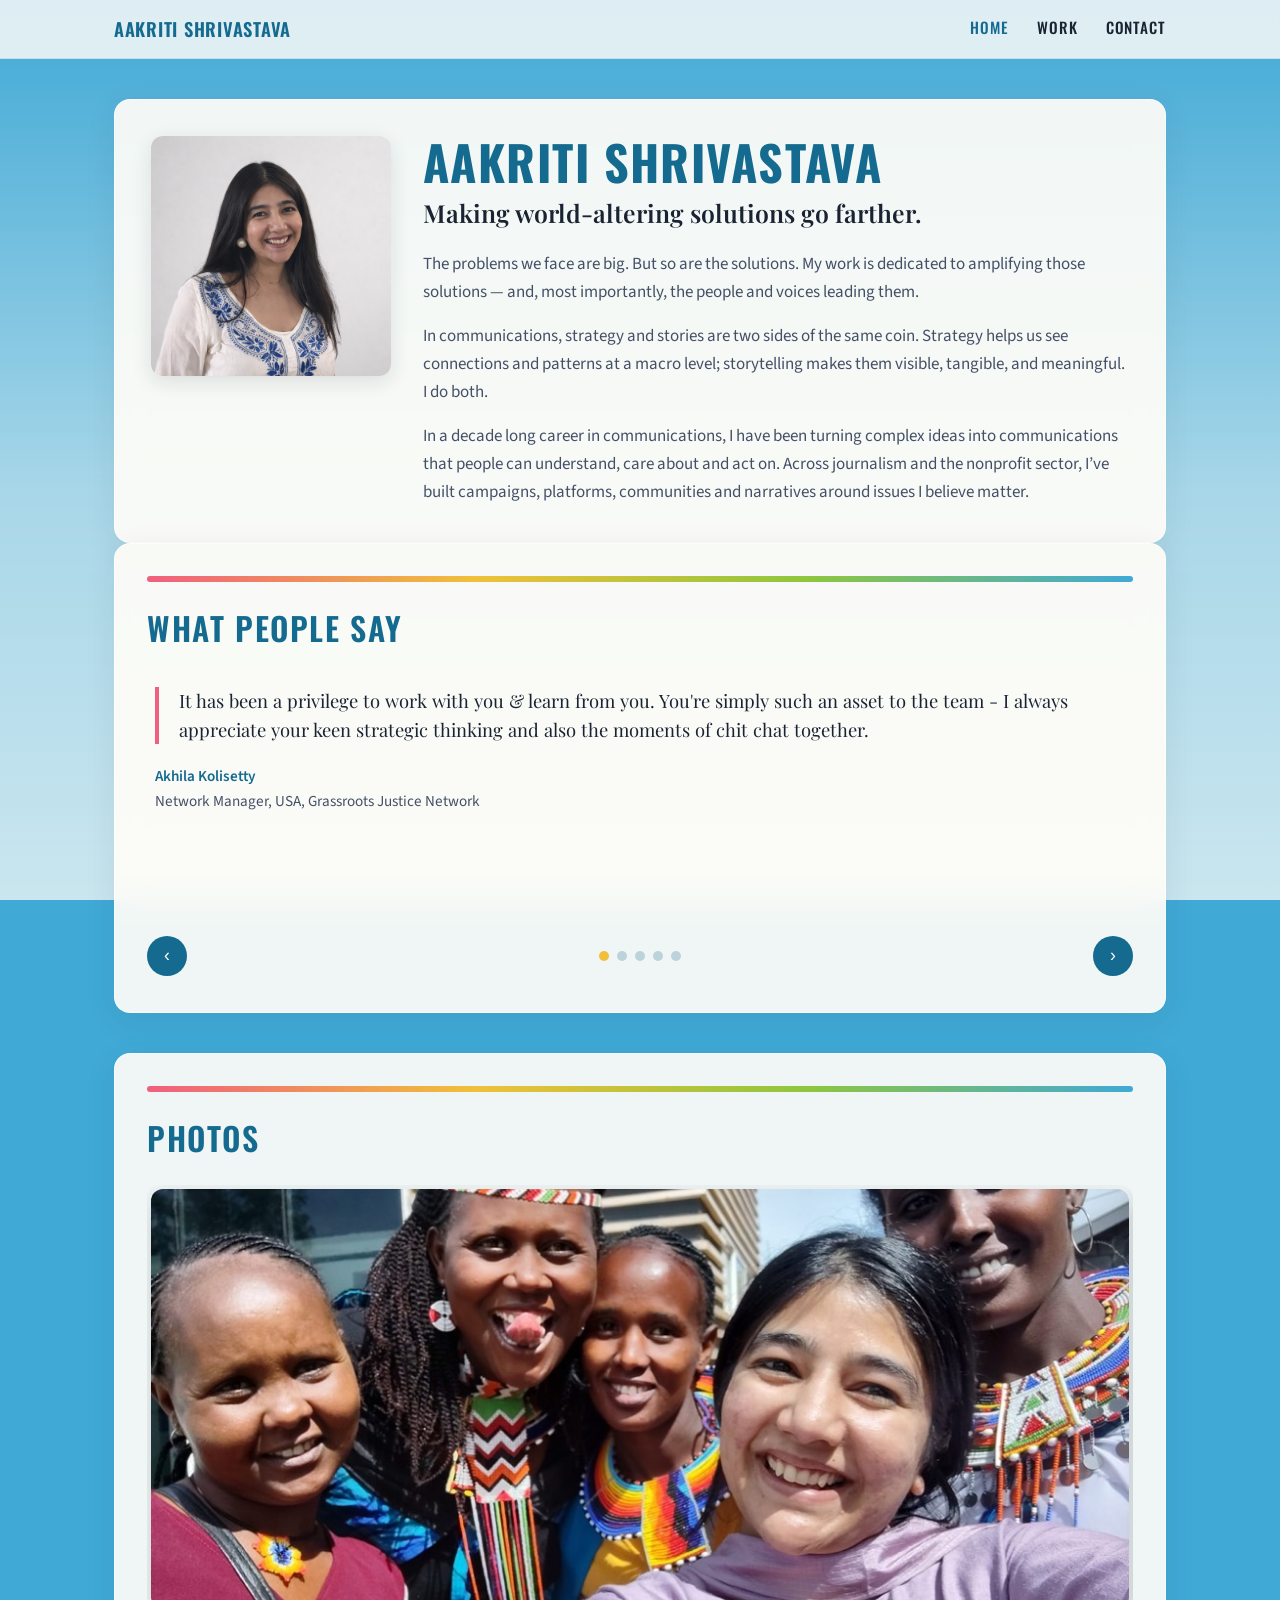
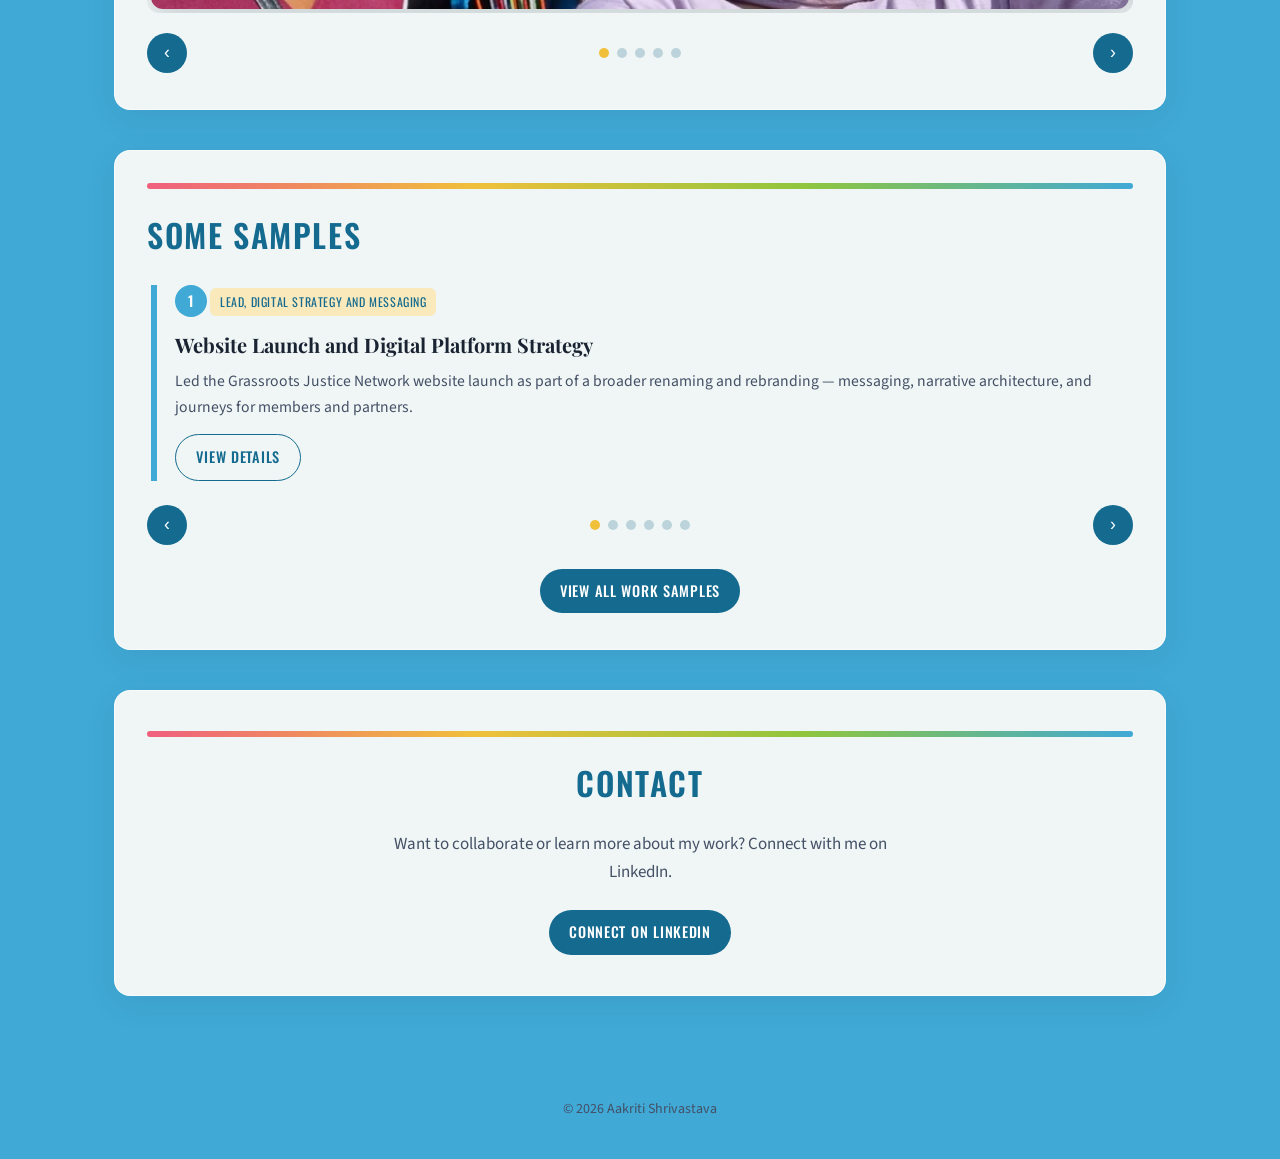
==== home.html @ 305e70cd "Separate photo carousel from work samples and enrich Cover pop colors. Photos stand alone on Home; w" ====
<!DOCTYPE html>
<html lang="en">
  <head>
    <meta charset="UTF-8" />
    <meta name="viewport" content="width=device-width, initial-scale=1" />
    <meta
      name="description"
      content="Aakriti Shrivastava — communications strategist and storyteller amplifying solutions that matter."
    />
    <title>Aakriti Shrivastava</title>
    <link rel="preconnect" href="https://fonts.googleapis.com" />
    <link rel="preconnect" href="https://fonts.gstatic.com" crossorigin />
    <link
      href="https://fonts.googleapis.com/css2?family=Oswald:wght@500;600;700&family=Playfair+Display:wght@600;700&family=Source+Sans+3:wght@400;600&display=swap"
      rel="stylesheet"
    />
    <link rel="stylesheet" href="css/styles.css" />
  </head>
  <body>
    <header class="site-header">
      <div class="nav-inner">
        <a class="logo" href="home.html">Aakriti Shrivastava</a>
        <button
          class="nav-toggle"
          type="button"
          aria-expanded="false"
          aria-controls="primary-nav"
        >
          Menu
        </button>
        <ul class="nav-links" id="primary-nav">
          <li><a href="home.html" aria-current="page">Home</a></li>
          <li><a href="work.html">Work</a></li>
          <li><a href="#contact">Contact</a></li>
        </ul>
      </div>
    </header>

    <main class="site-main">
      <section class="hero glass" aria-labelledby="hero-name">
        <img
          class="hero-photo"
          src="assets/images/profile.jpg"
          alt="Portrait of Aakriti Shrivastava"
          width="480"
          height="480"
        />
        <div>
          <h1 class="hero-name" id="hero-name">Aakriti Shrivastava</h1>
          <p class="hero-tagline">
            Making world-altering solutions go farther.
          </p>
          <div class="hero-body">
            <p>
              The problems we face are big. But so are the solutions. My work is
              dedicated to amplifying those solutions — and, most importantly,
              the people and voices leading them.
            </p>
            <p>
              In communications, strategy and stories are two sides of the same
              coin. Strategy helps us see connections and patterns at a macro
              level; storytelling makes them visible, tangible, and meaningful.
              I do both.
            </p>
            <p>
              In a decade long career in communications, I have been turning
              complex ideas into communications that people can understand, care
              about and act on. Across journalism and the nonprofit sector, I’ve
              built campaigns, platforms, communities and narratives around
              issues I believe matter.
            </p>
          </div>
        </div>
      </section>

      <section class="section glass" aria-labelledby="testimonials-title">
        <div class="accent-bar" aria-hidden="true"></div>
        <h2 class="section-title" id="testimonials-title">What people say</h2>
        <div
          class="carousel"
          data-carousel
          aria-roledescription="carousel"
          aria-label="Testimonials"
        >
          <div class="carousel-track">
            <div class="carousel-slides" data-slides>
              <div class="carousel-slide" data-slide>
                <article class="testimonial">
                  <blockquote>
                    It has been a privilege to work with you &amp; learn from
                    you. You're simply such an asset to the team - I always
                    appreciate your keen strategic thinking and also the moments
                    of chit chat together.
                  </blockquote>
                  <cite>
                    <strong>Akhila Kolisetty</strong><br />
                    Network Manager, USA, Grassroots Justice Network
                  </cite>
                </article>
              </div>
              <div class="carousel-slide" data-slide>
                <article class="testimonial">
                  <blockquote>
                    Everytime I pitched an idea, and you had excitement, I knew
                    I was safe to think bigger. You didn't only approve ideas,
                    you amplified them. Thank you for your trust, thank you for
                    the laughs. Thank you for the moments you said 'Let's go'
                    and meant it.
                  </blockquote>
                  <cite>
                    <strong>Michael Musyoka</strong><br />
                    Communications Officer, Kenya, Namati
                  </cite>
                </article>
              </div>
              <div class="carousel-slide" data-slide>
                <article class="testimonial">
                  <blockquote>
                    Aakriti, it's been such an honour working with you and
                    learning from you. Network comms grew from a seed of an idea
                    to a fully functional strategy under your watch. You guided
                    us through so many monumental stages, from sharpening our
                    storytelling, to launching our social media, to finding a
                    name, a brand, a voice. Thank you for challenging us to be
                    better, and for always bringing laughter to the conversation
                    while you were at it. Your creativity, perseverance, poetic
                    sensibility, and inner strength will forever leave an imprint
                    on our work.
                  </blockquote>
                  <cite>
                    <strong>Abigail Moy</strong><br />
                    Managing Director, USA, Grassroots Justice Network
                  </cite>
                </article>
              </div>
              <div class="carousel-slide" data-slide>
                <article class="testimonial">
                  <blockquote>
                    You always exactly knew how to tell the story of what we do
                    on the ground, of our with network members. You made the hard
                    comms look easy.
                  </blockquote>
                  <cite>
                    <strong>Sylvester Honny</strong><br />
                    Network Officer, Ghana, Namati
                  </cite>
                </article>
              </div>
              <div class="carousel-slide" data-slide>
                <article class="testimonial">
                  <blockquote>
                    Thank you for being such a passionate, honest, down-to-earth
                    colleague and friend. I was able to muster the energy to get
                    online our our 7AM check-ins because I knew that it would be
                    a lively, thought-provoking conversation that always left me
                    feeling energized to take on the day. I genuinely appreciate
                    all your in creating our podcast -- listening to hours of
                    tape and giving such valuable feedback that shaped the way we
                    tell stories.
                  </blockquote>
                  <cite>
                    <strong>Jacqueline Sofia</strong><br />
                    Learning Officer, Namati
                  </cite>
                </article>
              </div>
            </div>
          </div>
          <div class="carousel-controls">
            <button
              class="carousel-btn"
              type="button"
              data-prev
              aria-label="Previous testimonial"
            >
              ‹
            </button>
            <div class="carousel-dots" data-dots></div>
            <button
              class="carousel-btn"
              type="button"
              data-next
              aria-label="Next testimonial"
            >
              ›
            </button>
          </div>
        </div>
      </section>

      </section>

      <section class="section glass" aria-labelledby="photos-title">
        <div class="accent-bar" aria-hidden="true"></div>
        <h2 class="section-title" id="photos-title">Photos</h2>
        <div
          class="carousel"
          data-carousel
          aria-roledescription="carousel"
          aria-label="Personal photos"
        >
          <div class="carousel-track">
            <div class="carousel-slides" data-slides>
              <div class="carousel-slide photo-slide" data-slide>
                <img
                  src="assets/images/carousel-1.jpeg"
                  alt="Friends smiling outdoors"
                />
              </div>
              <div class="carousel-slide photo-slide" data-slide>
                <img
                  src="assets/images/carousel-2.jpeg"
                  alt="Moment with colleagues"
                />
              </div>
              <div class="carousel-slide photo-slide" data-slide>
                <img
                  src="assets/images/carousel-3.jpeg"
                  alt="Gathering with community"
                />
              </div>
              <div class="carousel-slide photo-slide" data-slide>
                <img
                  src="assets/images/carousel-4.jpeg"
                  alt="Team in front of a mural"
                />
              </div>
              <div class="carousel-slide photo-slide" data-slide>
                <img
                  src="assets/images/carousel-5.jpeg"
                  alt="Workshop and conversation"
                />
              </div>
            </div>
          </div>
          <div class="carousel-controls">
            <button
              class="carousel-btn"
              type="button"
              data-prev
              aria-label="Previous photo"
            >
              ‹
            </button>
            <div class="carousel-dots" data-dots></div>
            <button
              class="carousel-btn"
              type="button"
              data-next
              aria-label="Next photo"
            >
              ›
            </button>
          </div>
        </div>
      </section>

      <section class="section glass" aria-labelledby="work-preview-title">
        <div class="accent-bar" aria-hidden="true"></div>
        <h2 class="section-title" id="work-preview-title">Some samples</h2>
        <div
          class="carousel"
          data-carousel
          aria-roledescription="carousel"
          aria-label="Work samples preview"
        >
          <div class="carousel-track">
            <div class="carousel-slides" data-slides>
              <div class="carousel-slide" data-slide>
                <article class="work-card-preview">
                  <span class="work-number" aria-hidden="true">1</span>
                  <span class="role-badge"
                    >Lead, Digital Strategy and Messaging</span
                  >
                  <h3>Website Launch and Digital Platform Strategy</h3>
                  <p>
                    Led the Grassroots Justice Network website launch as part of
                    a broader renaming and rebranding — messaging, narrative
                    architecture, and journeys for members and partners.
                  </p>
                  <a class="btn btn-ghost" href="work.html#sample-1"
                    >View details</a
                  >
                </article>
              </div>
              <div class="carousel-slide" data-slide>
                <article class="work-card-preview">
                  <span class="work-number" aria-hidden="true">2</span>
                  <span class="role-badge"
                    >Coordinator, Content Advisor, Dissemination Lead</span
                  >
                  <h3>Podcast: A Common Pot</h3>
                  <p>
                    An in-house narrative podcast exploring how grassroots
                    justice movements build power and drive systems change —
                    bridging content and organisational strategy.
                  </p>
                  <a class="btn btn-ghost" href="work.html#sample-2"
                    >View details</a
                  >
                </article>
              </div>
              <div class="carousel-slide" data-slide>
                <article class="work-card-preview">
                  <span class="work-number" aria-hidden="true">3</span>
                  <span class="role-badge"
                    >Lead, Communications and Programming</span
                  >
                  <h3>Building Power Across Contexts</h3>
                  <p>
                    A global virtual event series bringing justice defenders
                    together to share strategies on building power and
                    strengthening community leadership.
                  </p>
                  <a class="btn btn-ghost" href="work.html#sample-3"
                    >View details</a
                  >
                </article>
              </div>
              <div class="carousel-slide" data-slide>
                <article class="work-card-preview">
                  <span class="work-number" aria-hidden="true">4</span>
                  <span class="role-badge">Writer and Editor</span>
                  <h3>Newsletter Writing Sample</h3>
                  <p>
                    Audience-centred writing that combines clarity, narrative
                    flow, and strategic calls to action for a global network.
                  </p>
                  <a class="btn btn-ghost" href="work.html#sample-4"
                    >View details</a
                  >
                </article>
              </div>
              <div class="carousel-slide" data-slide>
                <article class="work-card-preview">
                  <span class="work-number" aria-hidden="true">5</span>
                  <span class="role-badge">Strategy Lead</span>
                  <h3>Social Media Strategy</h3>
                  <p>
                    A systems-level approach to social media as a tool for
                    movement building — audience segmentation, content pillars,
                    and governance.
                  </p>
                  <a class="btn btn-ghost" href="work.html#sample-5"
                    >View details</a
                  >
                </article>
              </div>
              <div class="carousel-slide" data-slide>
                <article class="work-card-preview">
                  <span class="work-number" aria-hidden="true">6</span>
                  <span class="role-badge"
                    >Campaign and Communications Lead</span
                  >
                  <h3>Power of Learning – Integrated Campaign Plan</h3>
                  <p>
                    An integrated campaign plan aligning communications,
                    learning, and collective action across the network.
                  </p>
                  <a class="btn btn-ghost" href="work.html#sample-6"
                    >View details</a
                  >
                </article>
              </div>
            </div>
          </div>
          <div class="carousel-controls">
            <button
              class="carousel-btn"
              type="button"
              data-prev
              aria-label="Previous work sample"
            >
              ‹
            </button>
            <div class="carousel-dots" data-dots></div>
            <button
              class="carousel-btn"
              type="button"
              data-next
              aria-label="Next work sample"
            >
              ›
            </button>
          </div>
        </div>
        <div class="section-cta">
          <a class="btn btn-primary" href="work.html">View all work samples</a>
        </div>
      </section>

      <section
        class="contact-panel glass"
        id="contact"
        aria-labelledby="contact-title"
      >
        <div class="accent-bar" aria-hidden="true"></div>
        <h2 class="section-title" id="contact-title">Contact</h2>
        <p>
          Want to collaborate or learn more about my work? Connect with me on
          LinkedIn.
        </p>
        <a
          class="btn btn-primary"
          href="https://www.linkedin.com/in/ak-sh/"
          target="_blank"
          rel="noopener noreferrer"
          >Connect on LinkedIn</a
        >
      </section>
    </main>

    <footer class="site-footer">
      <p>© <span data-year></span> Aakriti Shrivastava</p>
    </footer>

    <script src="js/main.js"></script>
  </body>
</html>
---- css/styles.css ----
/* Aakriti Shrivastava — portfolio */

:root,
[data-theme="cover"] {
  /* Option A — Cover pop (from typography inspiration) */
  --sky: #40a9d6;
  --sky-deep: #146a8f;
  --cream: #fffdf8;
  --cream-glass: rgba(255, 253, 248, 0.92);
  --charcoal: #1a2332;
  --muted: #445066;
  --gold: #f0c03a;
  --pink: #ef5f7e;
  --lime: #8fc63d;
  --coral: #ff7a59;
  --overlay: rgba(64, 169, 214, 0.22);
  --accent-stripe: linear-gradient(
    90deg,
    var(--pink),
    var(--gold),
    var(--lime),
    var(--sky)
  );
  --max: 1100px;
  --radius: 16px;
  --font-display: "Oswald", "Arial Narrow", sans-serif;
  --font-serif: "Playfair Display", Georgia, serif;
  --font-body: "Source Sans 3", "Source Sans Pro", system-ui, sans-serif;
}

/* Theme variants kept for easy future swaps */
[data-theme="sunset"] {
  /* Option B — Sunset coral */
  --sky: #2f8fbf;
  --sky-deep: #174f72;
  --cream: #fff8f2;
  --cream-glass: rgba(255, 248, 242, 0.93);
  --charcoal: #2a1f1a;
  --muted: #5c4a42;
  --gold: #f2b84b;
  --pink: #e85d75;
  --lime: #d98b3a;
  --coral: #ff6b4a;
  --overlay: rgba(255, 140, 90, 0.2);
  --accent-stripe: linear-gradient(
    90deg,
    var(--coral),
    var(--gold),
    var(--pink),
    var(--sky)
  );
}

[data-theme="jewel"] {
  /* Option C — Jewel navy */
  --sky: #2aa7b8;
  --sky-deep: #1b2a4a;
  --cream: #f7f9ff;
  --cream-glass: rgba(247, 249, 255, 0.93);
  --charcoal: #142033;
  --muted: #4a556f;
  --gold: #e6b422;
  --pink: #c73b8f;
  --lime: #3ecf8e;
  --coral: #ff5c7a;
  --overlay: rgba(27, 42, 74, 0.28);
  --accent-stripe: linear-gradient(
    90deg,
    var(--pink),
    var(--sky),
    var(--lime),
    var(--gold)
  );
}

*,
*::before,
*::after {
  box-sizing: border-box;
}

html {
  scroll-behavior: smooth;
}

body {
  margin: 0;
  min-height: 100vh;
  font-family: var(--font-body);
  font-size: 1.0625rem;
  line-height: 1.65;
  color: var(--charcoal);
  background-color: var(--sky);
  background-image: url("../assets/images/background.jpg");
  background-size: cover;
  background-position: center top;
  background-attachment: fixed;
  background-repeat: no-repeat;
}

body::before {
  content: "";
  position: fixed;
  inset: 0;
  background: linear-gradient(
    180deg,
    var(--overlay) 0%,
    rgba(255, 253, 248, 0.55) 55%,
    rgba(255, 253, 248, 0.72) 100%
  );
  pointer-events: none;
  z-index: 0;
}

.accent-bar {
  height: 6px;
  border-radius: 999px;
  background: var(--accent-stripe);
  margin-bottom: 1.25rem;
}

a {
  color: var(--sky-deep);
  text-decoration-thickness: 1.5px;
  text-underline-offset: 3px;
  transition: color 0.2s ease;
}

a:hover {
  color: var(--sky);
}

a:focus-visible,
button:focus-visible {
  outline: 3px solid var(--gold);
  outline-offset: 3px;
}

img {
  max-width: 100%;
  height: auto;
  display: block;
}

.site-header,
.site-main,
.site-footer {
  position: relative;
  z-index: 1;
}

.site-header {
  position: sticky;
  top: 0;
  z-index: 100;
  backdrop-filter: blur(12px);
  -webkit-backdrop-filter: blur(12px);
  background: rgba(250, 250, 248, 0.85);
  border-bottom: 1px solid rgba(30, 107, 140, 0.12);
}

.nav-inner {
  max-width: var(--max);
  margin: 0 auto;
  padding: 0.85rem 1.5rem;
  display: flex;
  align-items: center;
  justify-content: space-between;
  gap: 1rem;
}

.logo {
  font-family: var(--font-display);
  font-weight: 600;
  font-size: 1.15rem;
  letter-spacing: 0.04em;
  text-transform: uppercase;
  color: var(--sky-deep);
  text-decoration: none;
}

.logo:hover {
  color: var(--sky);
}

.nav-toggle {
  display: none;
  background: transparent;
  border: 1px solid var(--sky-deep);
  border-radius: 8px;
  padding: 0.4rem 0.65rem;
  color: var(--sky-deep);
  font-family: var(--font-body);
  font-size: 0.9rem;
  cursor: pointer;
}

.nav-links {
  display: flex;
  gap: 1.75rem;
  list-style: none;
  margin: 0;
  padding: 0;
}

.nav-links a {
  font-family: var(--font-display);
  font-weight: 500;
  font-size: 0.95rem;
  letter-spacing: 0.06em;
  text-transform: uppercase;
  text-decoration: none;
  color: var(--charcoal);
}

.nav-links a:hover,
.nav-links a[aria-current="page"] {
  color: var(--sky-deep);
}

.site-main {
  max-width: var(--max);
  margin: 0 auto;
  padding: 2.5rem 1.5rem 4rem;
}

.glass {
  background: var(--cream-glass);
  backdrop-filter: blur(14px);
  -webkit-backdrop-filter: blur(14px);
  border-radius: var(--radius);
  border: 1px solid rgba(255, 255, 255, 0.7);
  box-shadow: 0 8px 32px rgba(26, 35, 50, 0.08);
}

.section {
  margin-bottom: 2.5rem;
  padding: 2rem 2rem 2.25rem;
}

.section-title {
  font-family: var(--font-display);
  font-weight: 600;
  font-size: clamp(1.5rem, 3vw, 2rem);
  letter-spacing: 0.05em;
  text-transform: uppercase;
  color: var(--sky-deep);
  margin: 0 0 1.25rem;
}

/* Hero */
.hero {
  display: grid;
  grid-template-columns: minmax(160px, 240px) 1fr;
  gap: 2rem;
  align-items: start;
  padding: 2.25rem;
}

.hero-photo {
  width: 100%;
  aspect-ratio: 1;
  object-fit: cover;
  border-radius: 12px;
  box-shadow: 0 6px 20px rgba(26, 35, 50, 0.12);
}

.hero-name {
  font-family: var(--font-display);
  font-weight: 700;
  font-size: clamp(2rem, 5vw, 3rem);
  letter-spacing: 0.03em;
  text-transform: uppercase;
  color: var(--sky-deep);
  margin: 0 0 0.5rem;
  line-height: 1.1;
}

.hero-tagline {
  font-family: var(--font-serif);
  font-weight: 600;
  font-size: clamp(1.2rem, 2.5vw, 1.55rem);
  color: var(--charcoal);
  margin: 0 0 1.25rem;
  line-height: 1.35;
}

.hero-body p {
  margin: 0 0 1rem;
  color: var(--muted);
}

.hero-body p:last-child {
  margin-bottom: 0;
}

/* Carousel */
.carousel {
  position: relative;
}

.carousel-track {
  overflow: hidden;
  border-radius: 12px;
}

.carousel-slides {
  display: flex;
  transition: transform 0.4s ease;
}

.carousel-slide {
  flex: 0 0 100%;
  min-width: 100%;
  padding: 0.25rem;
}

.carousel-controls {
  display: flex;
  align-items: center;
  justify-content: space-between;
  gap: 1rem;
  margin-top: 1.25rem;
}

.carousel-btn {
  background: var(--sky-deep);
  color: white;
  border: none;
  border-radius: 999px;
  width: 2.5rem;
  height: 2.5rem;
  font-size: 1.1rem;
  cursor: pointer;
  display: inline-flex;
  align-items: center;
  justify-content: center;
  transition: background 0.2s ease;
}

.carousel-btn:hover {
  background: var(--pink);
}

.carousel-dots {
  display: flex;
  gap: 0.5rem;
  justify-content: center;
  flex: 1;
}

.carousel-dot {
  width: 10px;
  height: 10px;
  border-radius: 50%;
  border: none;
  background: rgba(30, 107, 140, 0.25);
  cursor: pointer;
  padding: 0;
}

.carousel-dot[aria-current="true"] {
  background: var(--gold);
}

/* Testimonials */
.testimonial {
  padding: 0.5rem 0.25rem 0.75rem;
}

.testimonial blockquote {
  margin: 0;
  padding-left: 1.25rem;
  border-left: 4px solid var(--pink);
  font-family: var(--font-serif);
  font-size: 1.15rem;
  line-height: 1.55;
  color: var(--charcoal);
}

.testimonial cite {
  display: block;
  margin-top: 1.25rem;
  font-family: var(--font-body);
  font-style: normal;
  font-size: 0.95rem;
  color: var(--muted);
}

.testimonial cite strong {
  color: var(--sky-deep);
  font-weight: 600;
}

/* Photos carousel */
.photo-slide img {
  width: 100%;
  max-height: 420px;
  object-fit: cover;
  border-radius: 12px;
  box-shadow: 0 10px 28px rgba(26, 35, 50, 0.18);
}

.photo-caption {
  margin: 0.85rem 0 0;
  text-align: center;
  font-size: 0.95rem;
  color: var(--muted);
}

/* Work preview / cards — text-led, no photo thumbnails */
.work-card-preview,
.work-block {
  display: block;
  border-left: 6px solid var(--sky);
  padding-left: 1.15rem;
}

.carousel-slide:nth-child(6n + 1) .work-card-preview,
.work-block:nth-of-type(6n + 1) {
  border-left-color: var(--sky);
}

.carousel-slide:nth-child(6n + 2) .work-card-preview,
.work-block:nth-of-type(6n + 2) {
  border-left-color: var(--pink);
}

.carousel-slide:nth-child(6n + 3) .work-card-preview,
.work-block:nth-of-type(6n + 3) {
  border-left-color: var(--gold);
}

.carousel-slide:nth-child(6n + 4) .work-card-preview,
.work-block:nth-of-type(6n + 4) {
  border-left-color: var(--lime);
}

.carousel-slide:nth-child(6n + 5) .work-card-preview,
.work-block:nth-of-type(6n + 5) {
  border-left-color: var(--coral);
}

.carousel-slide:nth-child(6n + 6) .work-card-preview,
.work-block:nth-of-type(6n + 6) {
  border-left-color: var(--sky-deep);
}

.work-card-preview h3,
.work-block h3 {
  font-family: var(--font-serif);
  font-size: 1.25rem;
  margin: 0 0 0.5rem;
  color: var(--charcoal);
}

.work-number {
  display: inline-flex;
  align-items: center;
  justify-content: center;
  width: 2rem;
  height: 2rem;
  border-radius: 50%;
  font-family: var(--font-display);
  font-size: 0.9rem;
  font-weight: 600;
  color: white;
  background: var(--sky-deep);
  margin-bottom: 0.65rem;
}

.work-block:nth-of-type(6n + 1) .work-number,
.carousel-slide:nth-child(6n + 1) .work-number {
  background: var(--sky);
}

.work-block:nth-of-type(6n + 2) .work-number,
.carousel-slide:nth-child(6n + 2) .work-number {
  background: var(--pink);
}

.work-block:nth-of-type(6n + 3) .work-number,
.carousel-slide:nth-child(6n + 3) .work-number {
  background: var(--gold);
  color: var(--charcoal);
}

.work-block:nth-of-type(6n + 4) .work-number,
.carousel-slide:nth-child(6n + 4) .work-number {
  background: var(--lime);
  color: var(--charcoal);
}

.work-block:nth-of-type(6n + 5) .work-number,
.carousel-slide:nth-child(6n + 5) .work-number {
  background: var(--coral);
}

.work-block:nth-of-type(6n + 6) .work-number,
.carousel-slide:nth-child(6n + 6) .work-number {
  background: var(--sky-deep);
}

.role-badge {
  display: inline-block;
  font-family: var(--font-display);
  font-size: 0.75rem;
  letter-spacing: 0.05em;
  text-transform: uppercase;
  background: color-mix(in srgb, var(--gold) 35%, white);
  color: var(--sky-deep);
  padding: 0.25rem 0.6rem;
  border-radius: 6px;
  margin-bottom: 0.65rem;
}

.work-card-preview p,
.work-block p {
  margin: 0 0 0.85rem;
  color: var(--muted);
  font-size: 0.98rem;
}

.btn {
  display: inline-flex;
  align-items: center;
  gap: 0.4rem;
  font-family: var(--font-display);
  font-weight: 500;
  font-size: 0.9rem;
  letter-spacing: 0.05em;
  text-transform: uppercase;
  text-decoration: none;
  padding: 0.65rem 1.25rem;
  border-radius: 999px;
  border: none;
  cursor: pointer;
  transition: background 0.2s ease, color 0.2s ease, transform 0.15s ease;
}

.btn-primary {
  background: var(--sky-deep);
  color: white;
}

.btn-primary:hover {
  background: var(--pink);
  color: white;
}

.btn-ghost {
  background: transparent;
  color: var(--sky-deep);
  border: 1.5px solid var(--sky-deep);
}

.btn-ghost:hover {
  background: var(--lime);
  border-color: var(--lime);
  color: var(--charcoal);
}

.section-cta {
  margin-top: 1.5rem;
  text-align: center;
}

/* Work page blocks */
.work-grid {
  display: flex;
  flex-direction: column;
  gap: 1.75rem;
}

.work-block {
  padding: 1.5rem 1.5rem 1.5rem 1.35rem;
}

.work-links {
  display: flex;
  flex-wrap: wrap;
  gap: 0.65rem;
}

.award {
  margin-top: 0.75rem;
  font-size: 0.92rem;
  color: var(--sky-deep);
  font-weight: 600;
}

/* Contact */
.contact-panel {
  text-align: center;
  padding: 2.5rem 2rem;
}

.contact-panel p {
  max-width: 32rem;
  margin: 0 auto 1.5rem;
  color: var(--muted);
}

.site-footer {
  text-align: center;
  padding: 1.5rem;
  font-size: 0.875rem;
  color: var(--muted);
}

.site-footer a {
  color: var(--sky-deep);
}

@media (max-width: 780px) {
  .hero {
    grid-template-columns: 1fr;
    justify-items: center;
    text-align: center;
  }

  .hero-photo {
    max-width: 200px;
  }

  .nav-toggle {
    display: inline-block;
  }

  .nav-links {
    display: none;
    position: absolute;
    top: 100%;
    left: 0;
    right: 0;
    flex-direction: column;
    gap: 0;
    background: rgba(250, 250, 248, 0.97);
    border-bottom: 1px solid rgba(30, 107, 140, 0.12);
    padding: 0.5rem 0;
  }

  .nav-links.is-open {
    display: flex;
  }

  .nav-links li {
    border-top: 1px solid rgba(30, 107, 140, 0.08);
  }

  .nav-links a {
    display: block;
    padding: 0.85rem 1.5rem;
  }

  .site-header {
    position: relative;
  }

  .nav-inner {
    position: relative;
  }
}

@media (prefers-reduced-motion: reduce) {
  html {
    scroll-behavior: auto;
  }

  .carousel-slides {
    transition: none;
  }

  .btn,
  a {
    transition: none;
  }
}

@media (max-width: 900px) {
  body {
    background-attachment: scroll;
  }
}
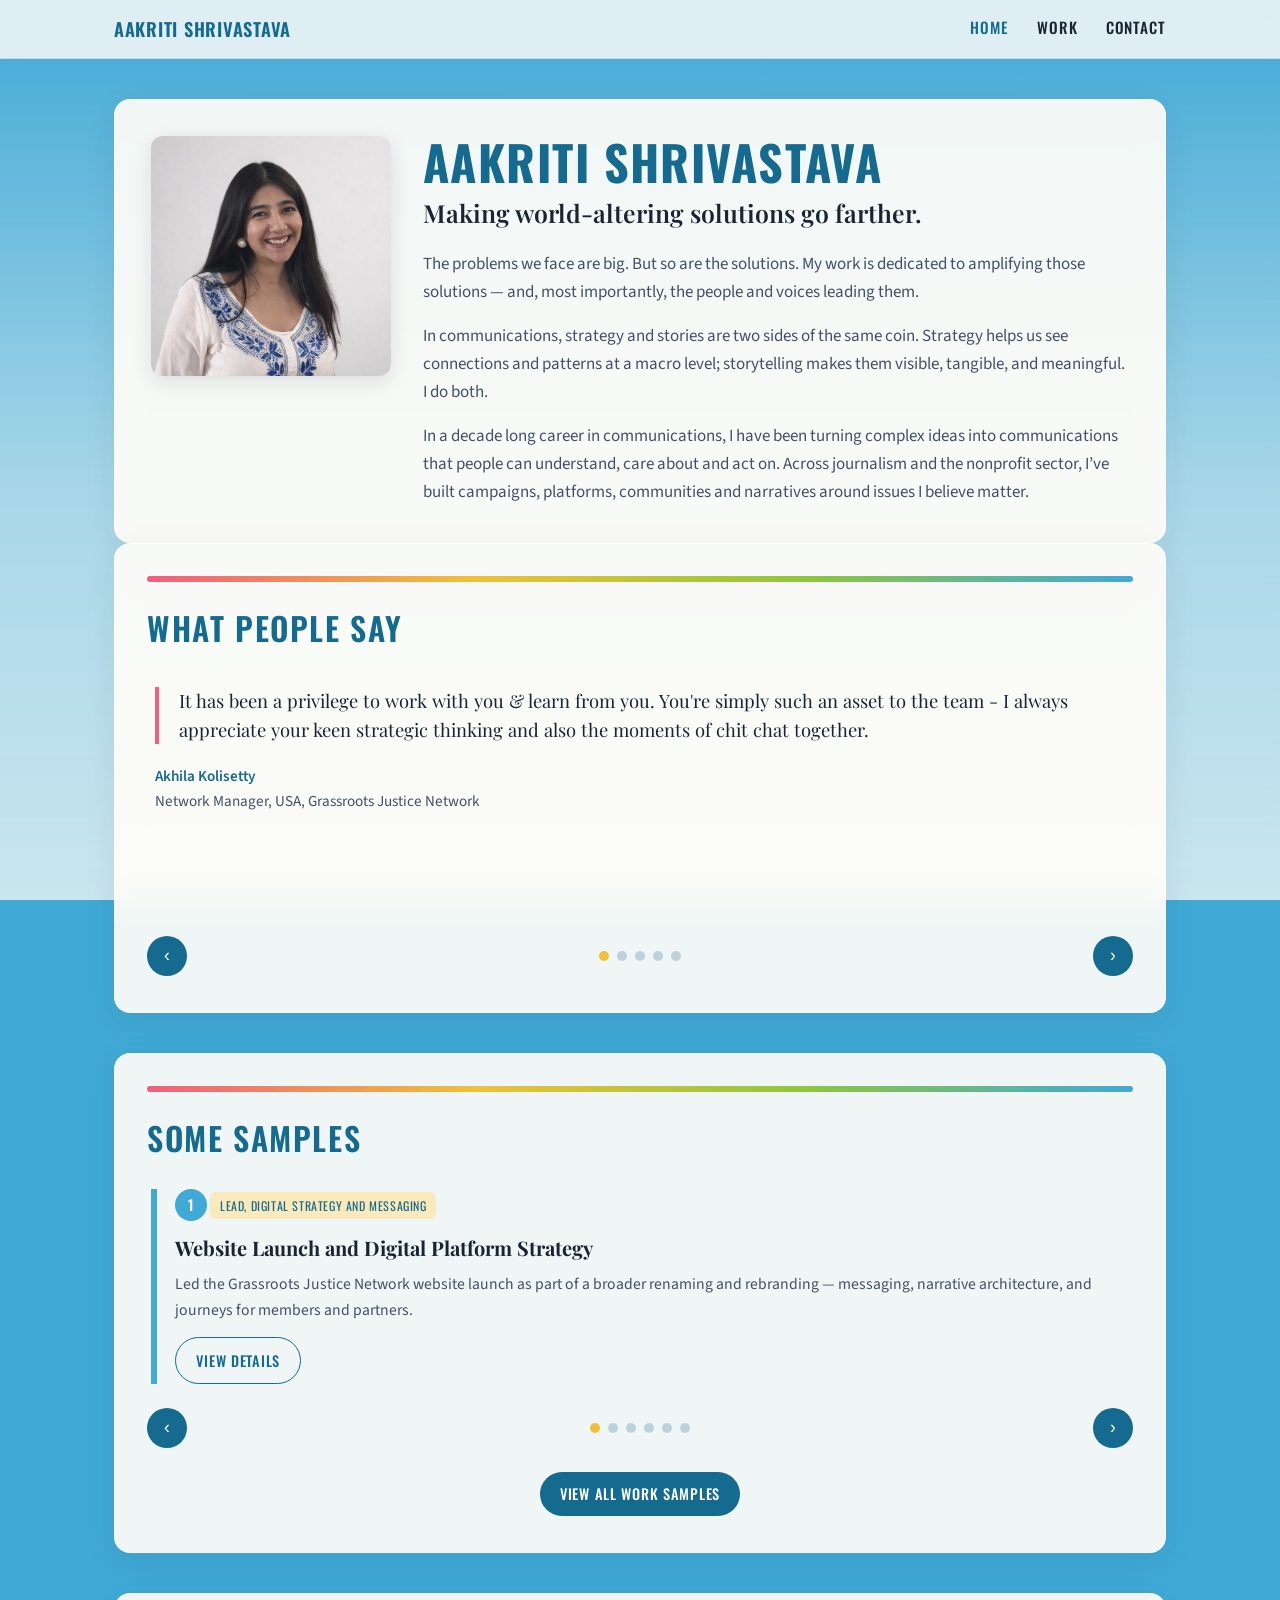
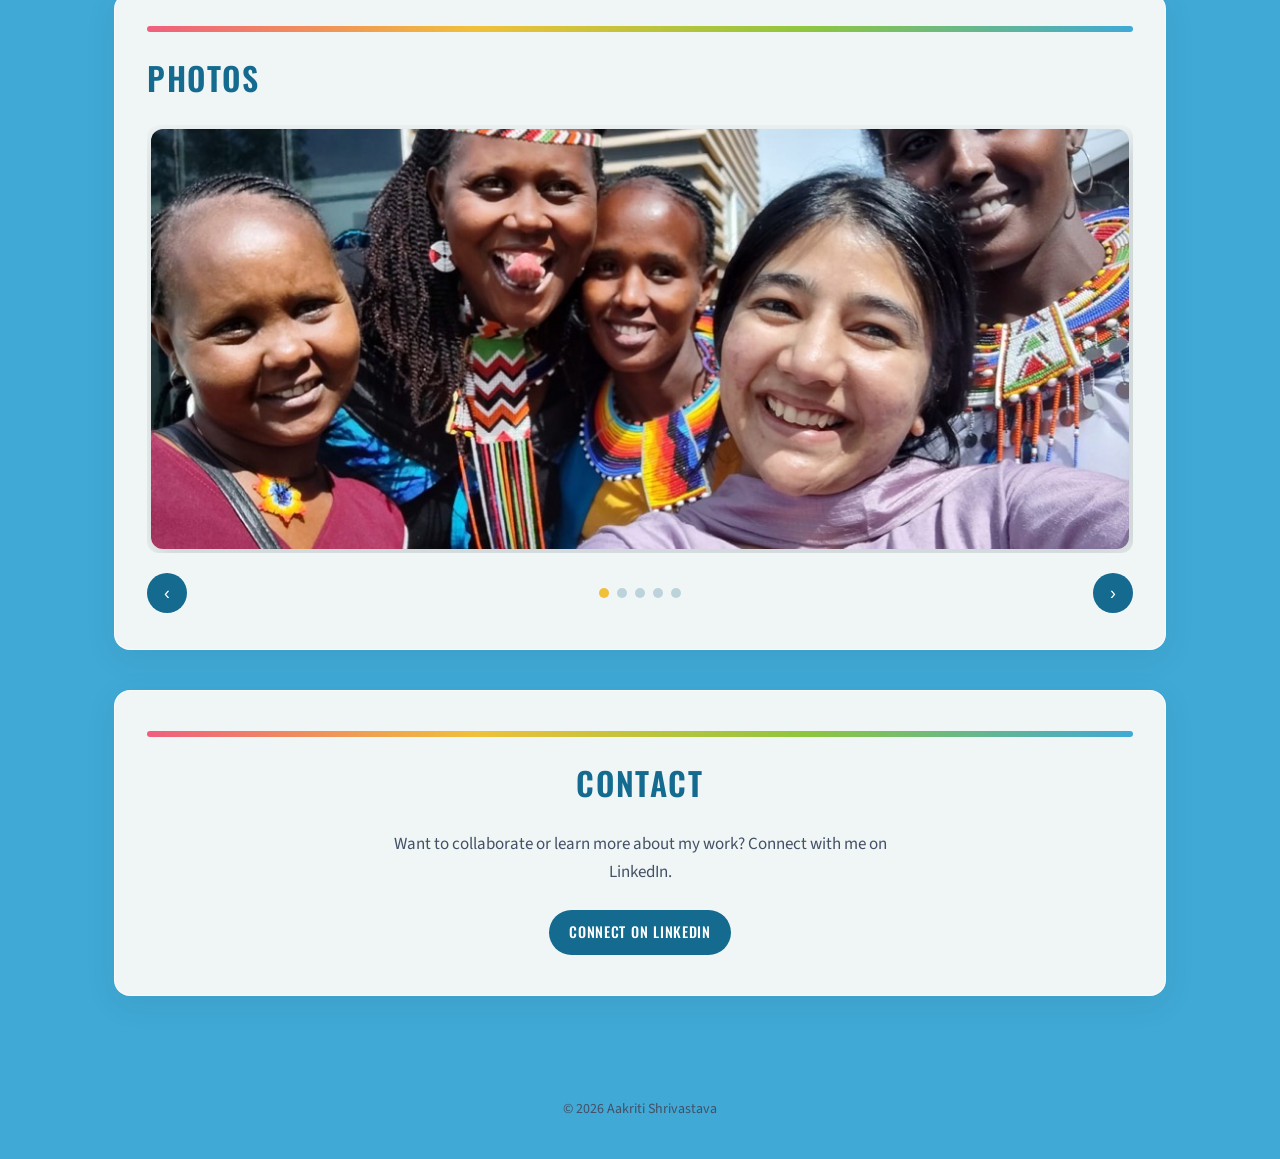
==== commit 51f131b2: "Put work samples carousel above the photos carousel. Co-authored-by: Cursor <cursoragent@cursor.com>" ====
--- a/home.html
+++ b/home.html
@@ -188,6 +188,138 @@
         </div>
       </section>
 
+      <section class="section glass" aria-labelledby="work-preview-title">
+        <div class="accent-bar" aria-hidden="true"></div>
+        <h2 class="section-title" id="work-preview-title">Some samples</h2>
+        <div
+          class="carousel"
+          data-carousel
+          aria-roledescription="carousel"
+          aria-label="Work samples preview"
+        >
+          <div class="carousel-track">
+            <div class="carousel-slides" data-slides>
+              <div class="carousel-slide" data-slide>
+                <article class="work-card-preview">
+                  <span class="work-number" aria-hidden="true">1</span>
+                  <span class="role-badge"
+                    >Lead, Digital Strategy and Messaging</span
+                  >
+                  <h3>Website Launch and Digital Platform Strategy</h3>
+                  <p>
+                    Led the Grassroots Justice Network website launch as part of
+                    a broader renaming and rebranding — messaging, narrative
+                    architecture, and journeys for members and partners.
+                  </p>
+                  <a class="btn btn-ghost" href="work.html#sample-1"
+                    >View details</a
+                  >
+                </article>
+              </div>
+              <div class="carousel-slide" data-slide>
+                <article class="work-card-preview">
+                  <span class="work-number" aria-hidden="true">2</span>
+                  <span class="role-badge"
+                    >Coordinator, Content Advisor, Dissemination Lead</span
+                  >
+                  <h3>Podcast: A Common Pot</h3>
+                  <p>
+                    An in-house narrative podcast exploring how grassroots
+                    justice movements build power and drive systems change —
+                    bridging content and organisational strategy.
+                  </p>
+                  <a class="btn btn-ghost" href="work.html#sample-2"
+                    >View details</a
+                  >
+                </article>
+              </div>
+              <div class="carousel-slide" data-slide>
+                <article class="work-card-preview">
+                  <span class="work-number" aria-hidden="true">3</span>
+                  <span class="role-badge"
+                    >Lead, Communications and Programming</span
+                  >
+                  <h3>Building Power Across Contexts</h3>
+                  <p>
+                    A global virtual event series bringing justice defenders
+                    together to share strategies on building power and
+                    strengthening community leadership.
+                  </p>
+                  <a class="btn btn-ghost" href="work.html#sample-3"
+                    >View details</a
+                  >
+                </article>
+              </div>
+              <div class="carousel-slide" data-slide>
+                <article class="work-card-preview">
+                  <span class="work-number" aria-hidden="true">4</span>
+                  <span class="role-badge">Writer and Editor</span>
+                  <h3>Newsletter Writing Sample</h3>
+                  <p>
+                    Audience-centred writing that combines clarity, narrative
+                    flow, and strategic calls to action for a global network.
+                  </p>
+                  <a class="btn btn-ghost" href="work.html#sample-4"
+                    >View details</a
+                  >
+                </article>
+              </div>
+              <div class="carousel-slide" data-slide>
+                <article class="work-card-preview">
+                  <span class="work-number" aria-hidden="true">5</span>
+                  <span class="role-badge">Strategy Lead</span>
+                  <h3>Social Media Strategy</h3>
+                  <p>
+                    A systems-level approach to social media as a tool for
+                    movement building — audience segmentation, content pillars,
+                    and governance.
+                  </p>
+                  <a class="btn btn-ghost" href="work.html#sample-5"
+                    >View details</a
+                  >
+                </article>
+              </div>
+              <div class="carousel-slide" data-slide>
+                <article class="work-card-preview">
+                  <span class="work-number" aria-hidden="true">6</span>
+                  <span class="role-badge"
+                    >Campaign and Communications Lead</span
+                  >
+                  <h3>Power of Learning – Integrated Campaign Plan</h3>
+                  <p>
+                    An integrated campaign plan aligning communications,
+                    learning, and collective action across the network.
+                  </p>
+                  <a class="btn btn-ghost" href="work.html#sample-6"
+                    >View details</a
+                  >
+                </article>
+              </div>
+            </div>
+          </div>
+          <div class="carousel-controls">
+            <button
+              class="carousel-btn"
+              type="button"
+              data-prev
+              aria-label="Previous work sample"
+            >
+              ‹
+            </button>
+            <div class="carousel-dots" data-dots></div>
+            <button
+              class="carousel-btn"
+              type="button"
+              data-next
+              aria-label="Next work sample"
+            >
+              ›
+            </button>
+          </div>
+        </div>
+        <div class="section-cta">
+          <a class="btn btn-primary" href="work.html">View all work samples</a>
+        </div>
       </section>
 
       <section class="section glass" aria-labelledby="photos-title">
@@ -252,140 +384,6 @@
               ›
             </button>
           </div>
-        </div>
-      </section>
-
-      <section class="section glass" aria-labelledby="work-preview-title">
-        <div class="accent-bar" aria-hidden="true"></div>
-        <h2 class="section-title" id="work-preview-title">Some samples</h2>
-        <div
-          class="carousel"
-          data-carousel
-          aria-roledescription="carousel"
-          aria-label="Work samples preview"
-        >
-          <div class="carousel-track">
-            <div class="carousel-slides" data-slides>
-              <div class="carousel-slide" data-slide>
-                <article class="work-card-preview">
-                  <span class="work-number" aria-hidden="true">1</span>
-                  <span class="role-badge"
-                    >Lead, Digital Strategy and Messaging</span
-                  >
-                  <h3>Website Launch and Digital Platform Strategy</h3>
-                  <p>
-                    Led the Grassroots Justice Network website launch as part of
-                    a broader renaming and rebranding — messaging, narrative
-                    architecture, and journeys for members and partners.
-                  </p>
-                  <a class="btn btn-ghost" href="work.html#sample-1"
-                    >View details</a
-                  >
-                </article>
-              </div>
-              <div class="carousel-slide" data-slide>
-                <article class="work-card-preview">
-                  <span class="work-number" aria-hidden="true">2</span>
-                  <span class="role-badge"
-                    >Coordinator, Content Advisor, Dissemination Lead</span
-                  >
-                  <h3>Podcast: A Common Pot</h3>
-                  <p>
-                    An in-house narrative podcast exploring how grassroots
-                    justice movements build power and drive systems change —
-                    bridging content and organisational strategy.
-                  </p>
-                  <a class="btn btn-ghost" href="work.html#sample-2"
-                    >View details</a
-                  >
-                </article>
-              </div>
-              <div class="carousel-slide" data-slide>
-                <article class="work-card-preview">
-                  <span class="work-number" aria-hidden="true">3</span>
-                  <span class="role-badge"
-                    >Lead, Communications and Programming</span
-                  >
-                  <h3>Building Power Across Contexts</h3>
-                  <p>
-                    A global virtual event series bringing justice defenders
-                    together to share strategies on building power and
-                    strengthening community leadership.
-                  </p>
-                  <a class="btn btn-ghost" href="work.html#sample-3"
-                    >View details</a
-                  >
-                </article>
-              </div>
-              <div class="carousel-slide" data-slide>
-                <article class="work-card-preview">
-                  <span class="work-number" aria-hidden="true">4</span>
-                  <span class="role-badge">Writer and Editor</span>
-                  <h3>Newsletter Writing Sample</h3>
-                  <p>
-                    Audience-centred writing that combines clarity, narrative
-                    flow, and strategic calls to action for a global network.
-                  </p>
-                  <a class="btn btn-ghost" href="work.html#sample-4"
-                    >View details</a
-                  >
-                </article>
-              </div>
-              <div class="carousel-slide" data-slide>
-                <article class="work-card-preview">
-                  <span class="work-number" aria-hidden="true">5</span>
-                  <span class="role-badge">Strategy Lead</span>
-                  <h3>Social Media Strategy</h3>
-                  <p>
-                    A systems-level approach to social media as a tool for
-                    movement building — audience segmentation, content pillars,
-                    and governance.
-                  </p>
-                  <a class="btn btn-ghost" href="work.html#sample-5"
-                    >View details</a
-                  >
-                </article>
-              </div>
-              <div class="carousel-slide" data-slide>
-                <article class="work-card-preview">
-                  <span class="work-number" aria-hidden="true">6</span>
-                  <span class="role-badge"
-                    >Campaign and Communications Lead</span
-                  >
-                  <h3>Power of Learning – Integrated Campaign Plan</h3>
-                  <p>
-                    An integrated campaign plan aligning communications,
-                    learning, and collective action across the network.
-                  </p>
-                  <a class="btn btn-ghost" href="work.html#sample-6"
-                    >View details</a
-                  >
-                </article>
-              </div>
-            </div>
-          </div>
-          <div class="carousel-controls">
-            <button
-              class="carousel-btn"
-              type="button"
-              data-prev
-              aria-label="Previous work sample"
-            >
-              ‹
-            </button>
-            <div class="carousel-dots" data-dots></div>
-            <button
-              class="carousel-btn"
-              type="button"
-              data-next
-              aria-label="Next work sample"
-            >
-              ›
-            </button>
-          </div>
-        </div>
-        <div class="section-cta">
-          <a class="btn btn-primary" href="work.html">View all work samples</a>
         </div>
       </section>
 
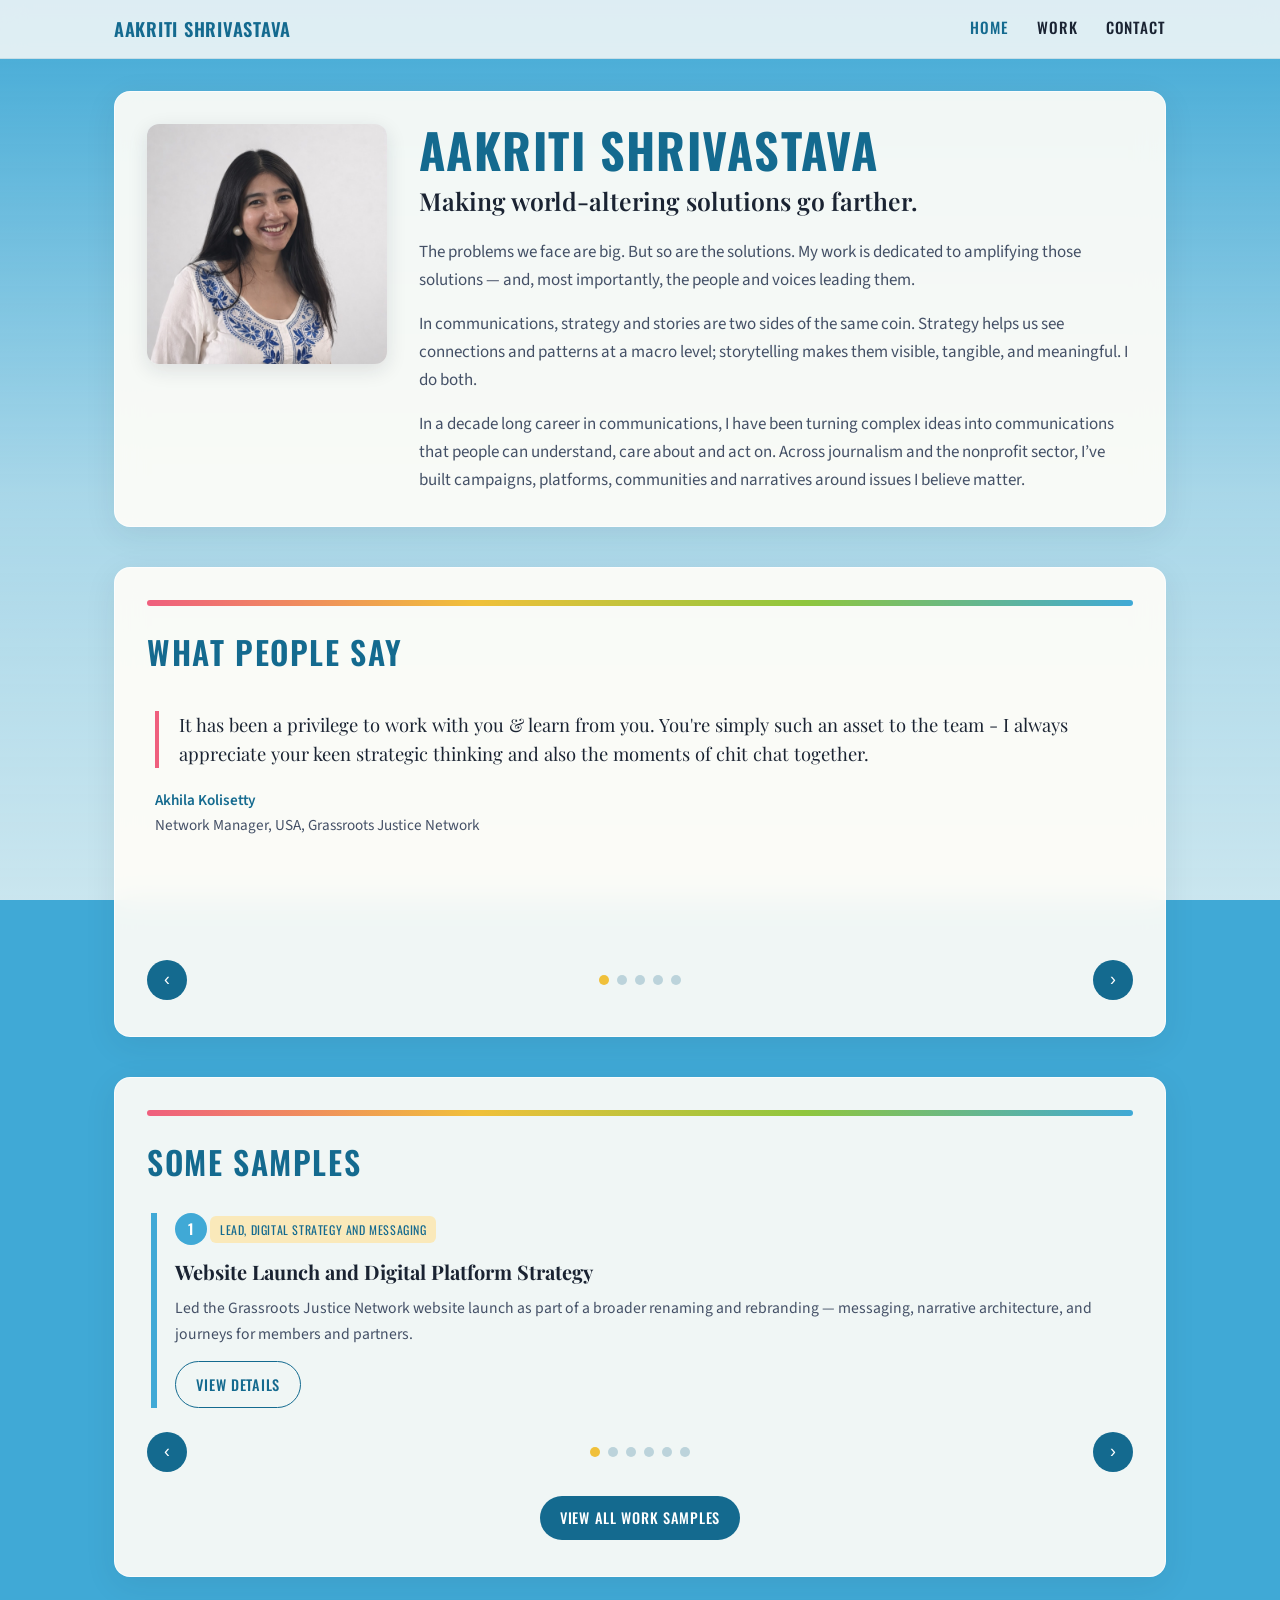
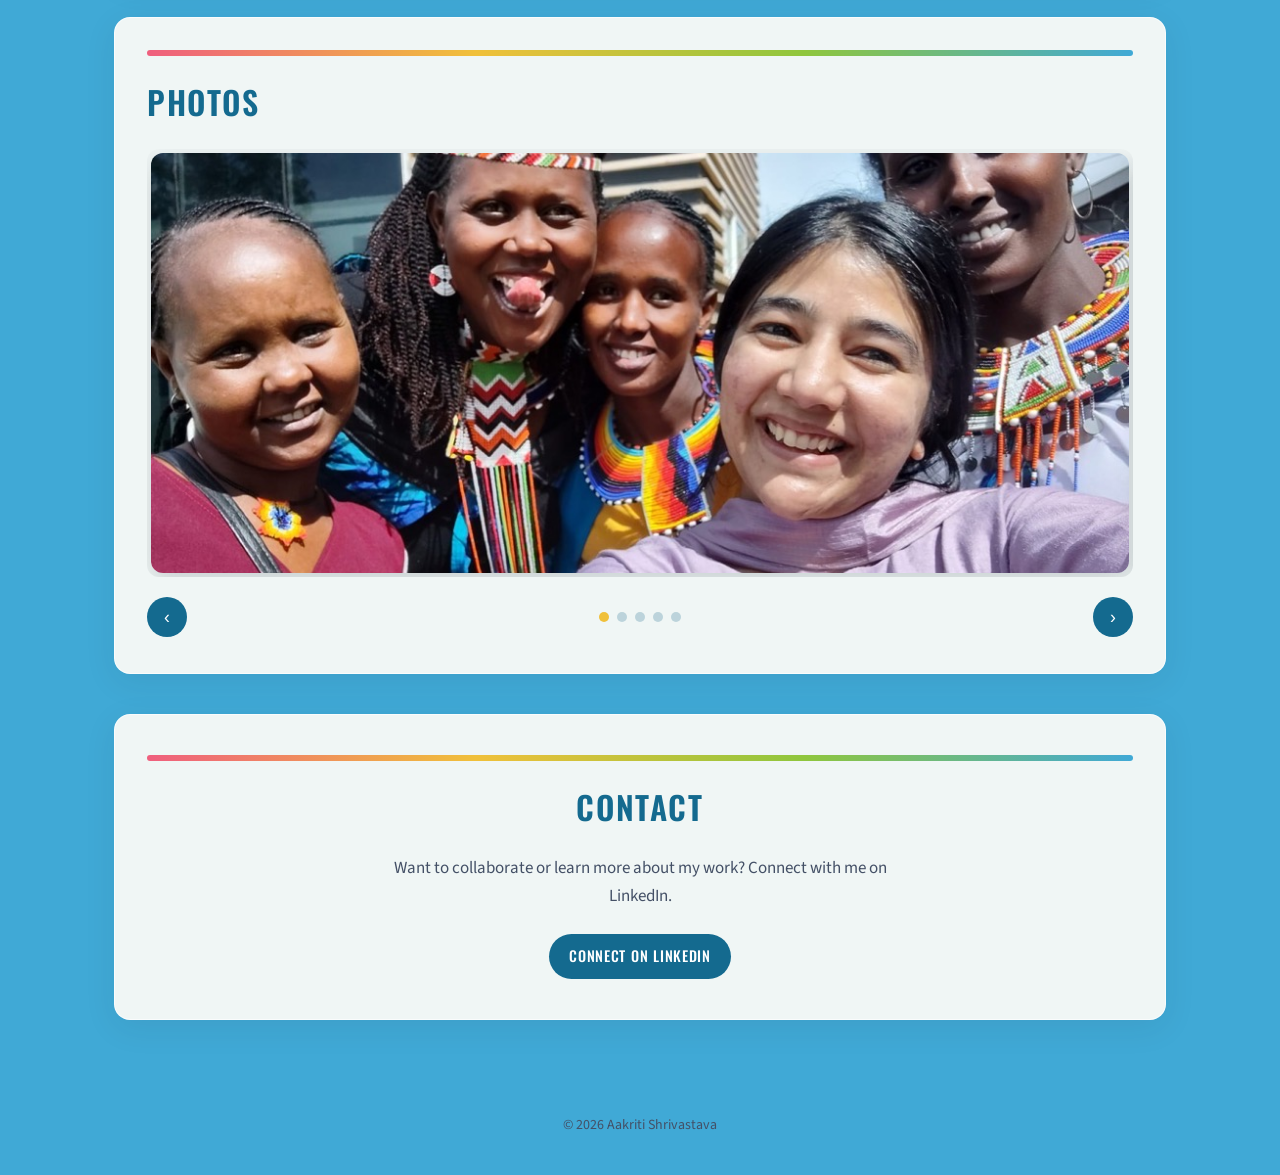
==== commit f1995b83: "Fix missing space between Home and What people say cards. Use sibling margin-top instead of flex gap" ====
--- a/home.html
+++ b/home.html
@@ -14,7 +14,7 @@
       href="https://fonts.googleapis.com/css2?family=Oswald:wght@500;600;700&family=Playfair+Display:wght@600;700&family=Source+Sans+3:wght@400;600&display=swap"
       rel="stylesheet"
     />
-    <link rel="stylesheet" href="css/styles.css" />
+    <link rel="stylesheet" href="css/styles.css?v=3" />
   </head>
   <body>
     <header class="site-header">
--- a/css/styles.css
+++ b/css/styles.css
@@ -221,7 +221,12 @@
 .site-main {
   max-width: var(--max);
   margin: 0 auto;
-  padding: 2.5rem 1.5rem 4rem;
+  padding: 2rem 1.5rem 3.5rem;
+}
+
+/* Reliable vertical rhythm between stacked cards */
+.site-main > * + * {
+  margin-top: 2.5rem;
 }
 
 .glass {
@@ -234,7 +239,9 @@
 }
 
 .section {
-  margin-bottom: 2.5rem;
+  margin-left: 0;
+  margin-right: 0;
+  margin-bottom: 0;
   padding: 2rem 2rem 2.25rem;
 }
 
@@ -254,7 +261,8 @@
   grid-template-columns: minmax(160px, 240px) 1fr;
   gap: 2rem;
   align-items: start;
-  padding: 2.25rem;
+  padding: 2rem;
+  margin: 0;
 }
 
 .hero-photo {
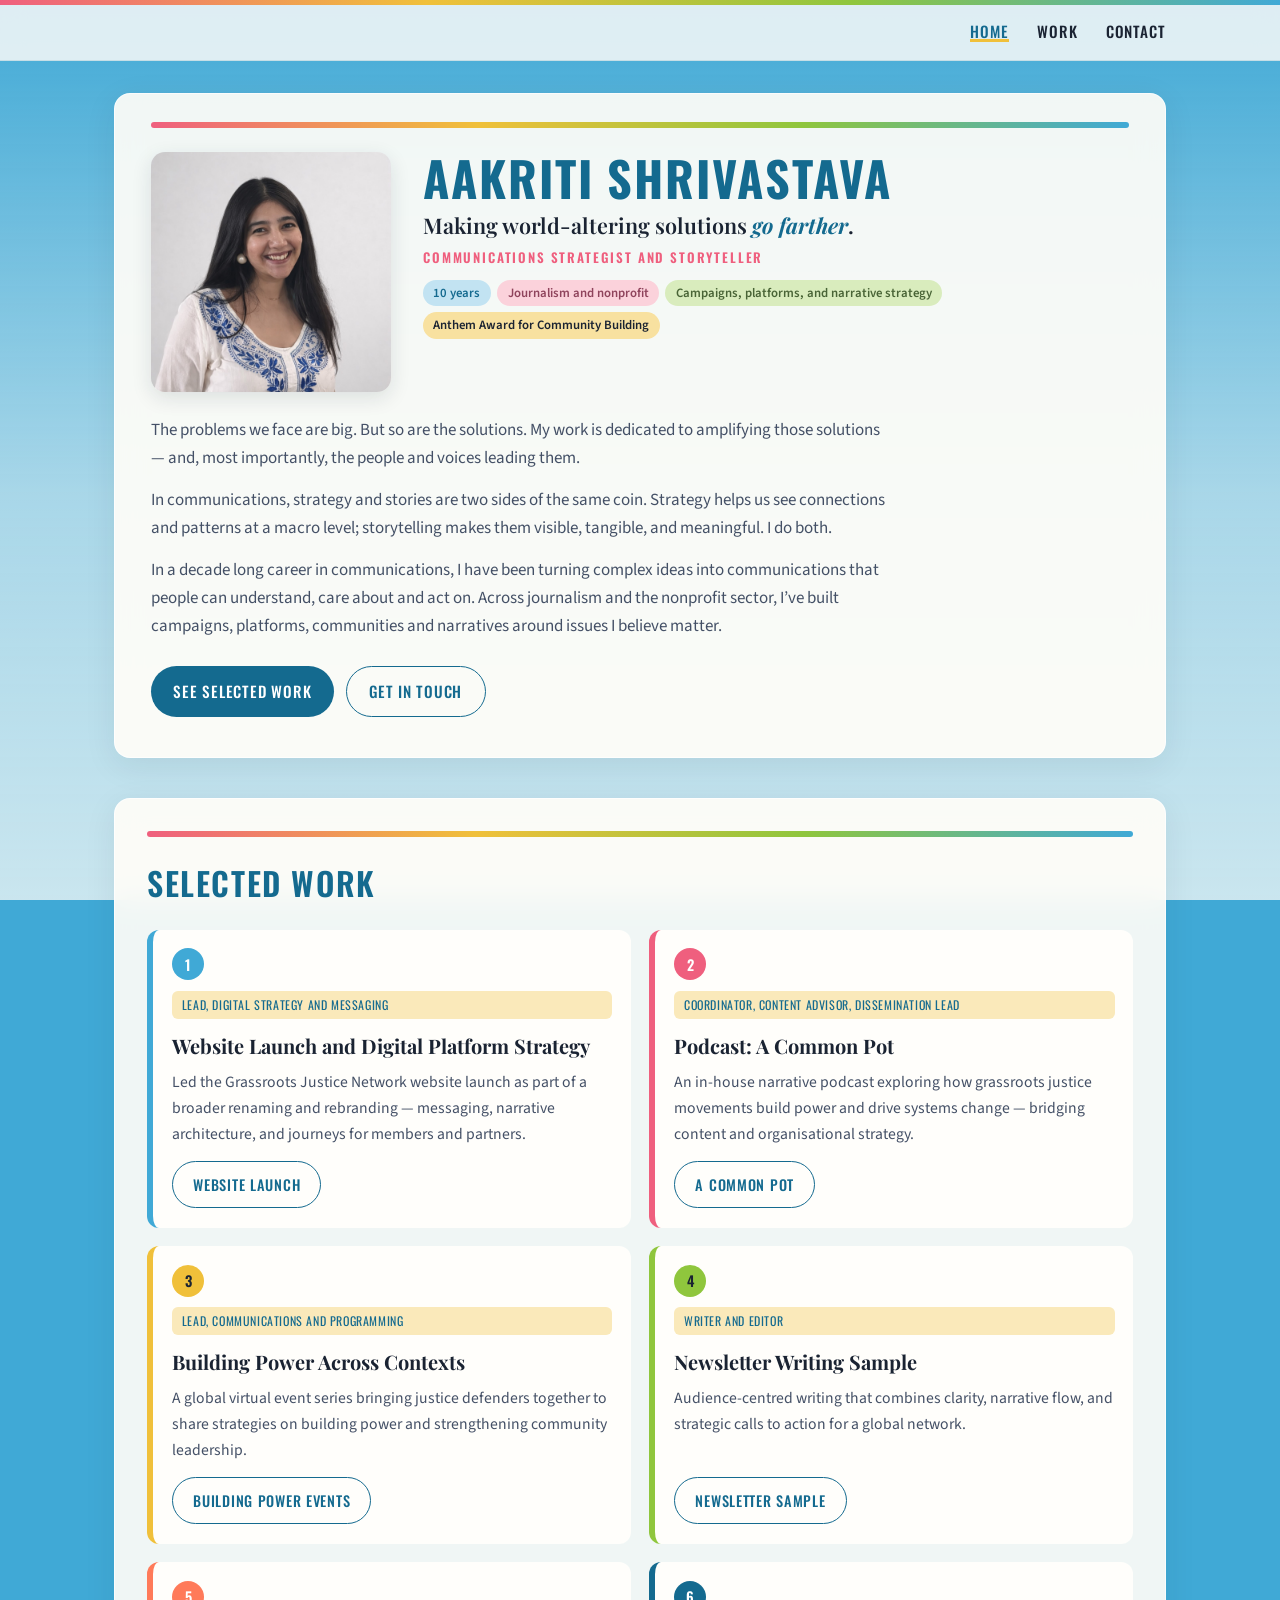
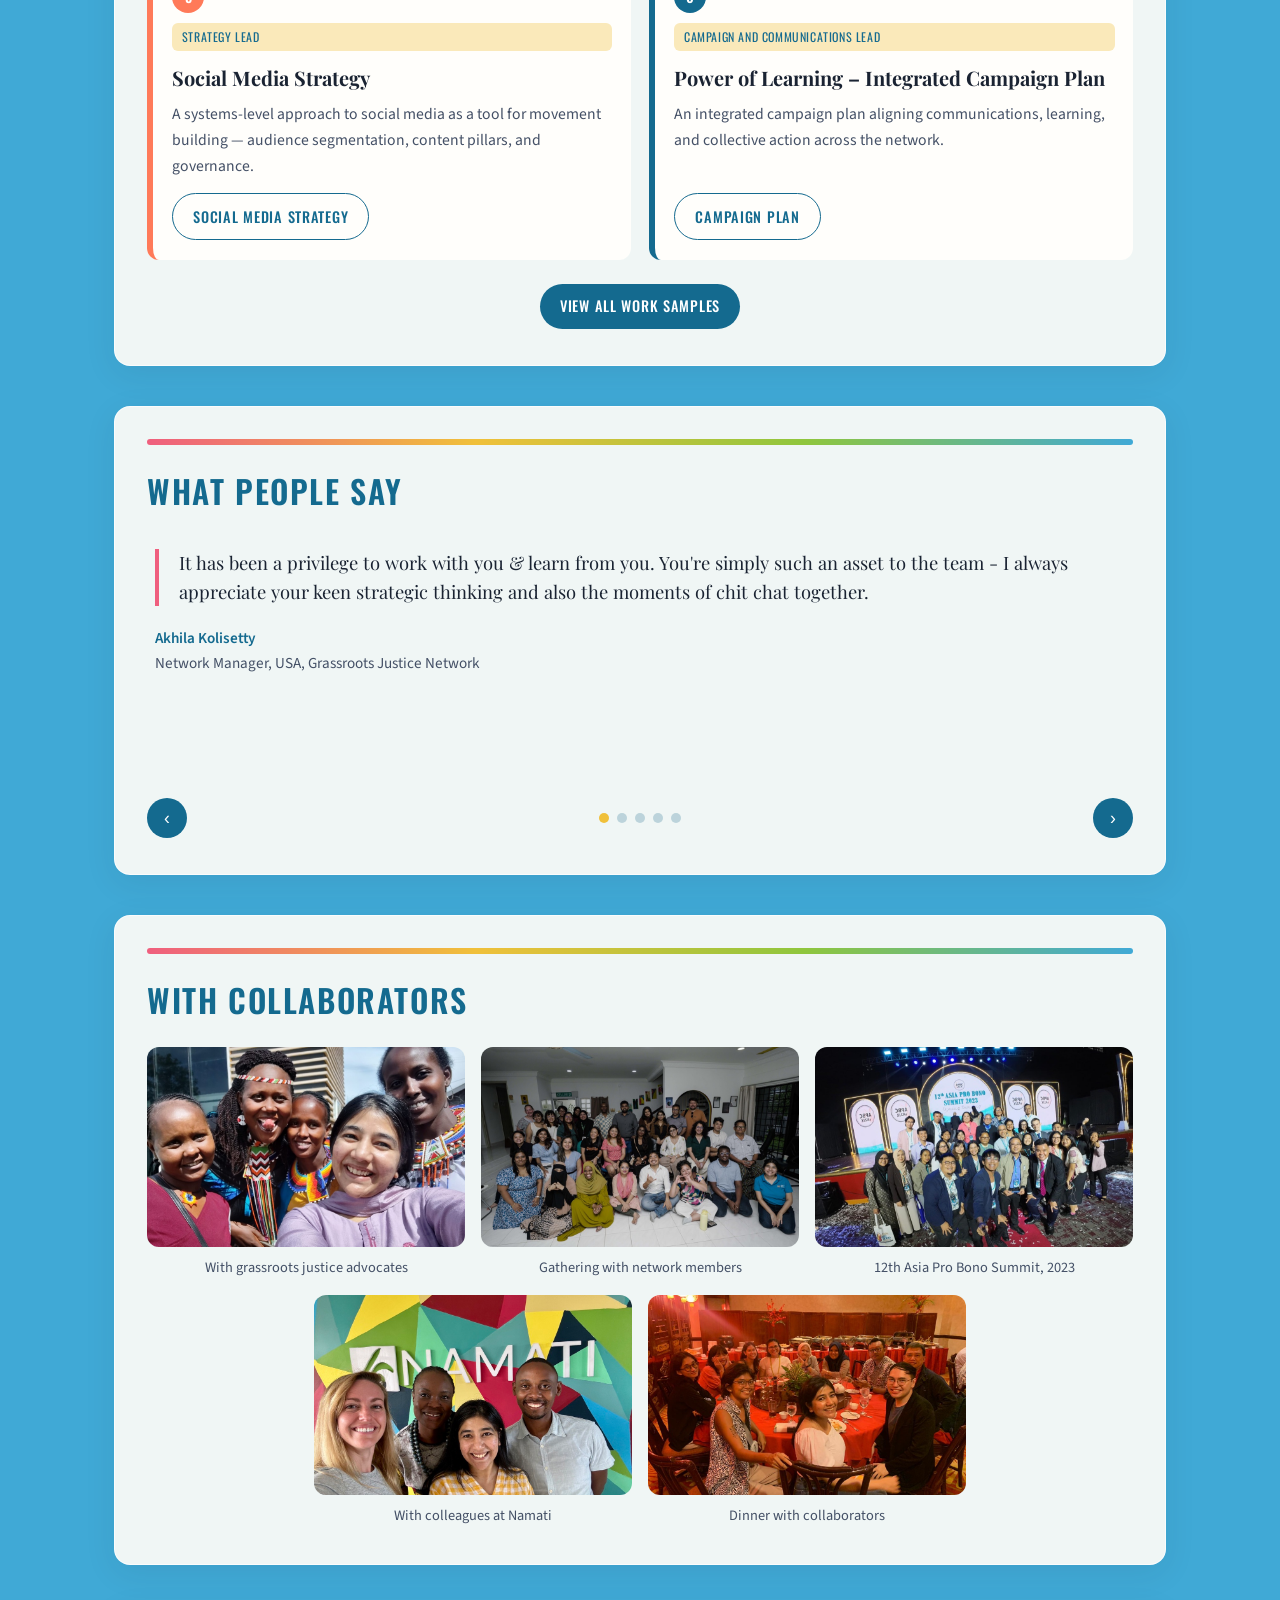
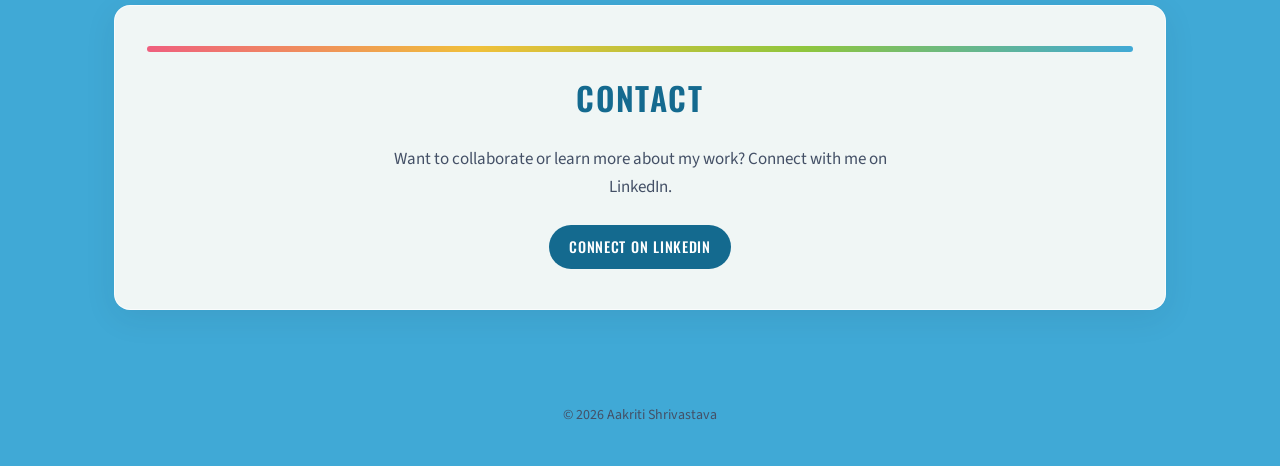
==== commit f1a76d31: "Improve homepage hero and work presentation for clearer first impression. Reorder sections, surface " ====
--- a/home.html
+++ b/home.html
@@ -11,15 +11,14 @@
     <link rel="preconnect" href="https://fonts.googleapis.com" />
     <link rel="preconnect" href="https://fonts.gstatic.com" crossorigin />
     <link
-      href="https://fonts.googleapis.com/css2?family=Oswald:wght@500;600;700&family=Playfair+Display:wght@600;700&family=Source+Sans+3:wght@400;600&display=swap"
+      href="https://fonts.googleapis.com/css2?family=Oswald:wght@500;600;700&family=Playfair+Display:ital,wght@0,600;0,700;1,600;1,700&family=Source+Sans+3:wght@400;600&display=swap"
       rel="stylesheet"
     />
-    <link rel="stylesheet" href="css/styles.css?v=3" />
+    <link rel="stylesheet" href="css/styles.css?v=16" />
   </head>
   <body>
     <header class="site-header">
       <div class="nav-inner">
-        <a class="logo" href="home.html">Aakriti Shrivastava</a>
         <button
           class="nav-toggle"
           type="button"
@@ -38,38 +37,144 @@
 
     <main class="site-main">
       <section class="hero glass" aria-labelledby="hero-name">
-        <img
-          class="hero-photo"
-          src="assets/images/profile.jpg"
-          alt="Portrait of Aakriti Shrivastava"
-          width="480"
-          height="480"
-        />
-        <div>
-          <h1 class="hero-name" id="hero-name">Aakriti Shrivastava</h1>
-          <p class="hero-tagline">
-            Making world-altering solutions go farther.
+        <div class="accent-bar" aria-hidden="true"></div>
+        <div class="hero-top">
+          <img
+            class="hero-photo"
+            src="assets/images/profile.jpg"
+            alt="Portrait of Aakriti Shrivastava"
+            width="480"
+            height="480"
+          />
+          <div class="hero-intro">
+            <h1 class="hero-name" id="hero-name">Aakriti Shrivastava</h1>
+            <p class="hero-tagline">
+              Making world-altering solutions
+              <span class="hero-hook">go farther</span>.
+            </p>
+            <p class="hero-role">Communications strategist and storyteller</p>
+            <ul class="hero-chips">
+              <li class="hero-chip-sky">10 years</li>
+              <li class="hero-chip-pink">Journalism and nonprofit</li>
+              <li class="hero-chip-lime">
+                Campaigns, platforms, and narrative strategy
+              </li>
+              <li class="hero-chip-award">
+                Anthem Award for Community Building
+              </li>
+            </ul>
+          </div>
+        </div>
+        <div class="hero-body">
+          <p>
+            The problems we face are big. But so are the solutions. My work is
+            dedicated to amplifying those solutions — and, most importantly,
+            the people and voices leading them.
           </p>
-          <div class="hero-body">
-            <p>
-              The problems we face are big. But so are the solutions. My work is
-              dedicated to amplifying those solutions — and, most importantly,
-              the people and voices leading them.
-            </p>
-            <p>
-              In communications, strategy and stories are two sides of the same
-              coin. Strategy helps us see connections and patterns at a macro
-              level; storytelling makes them visible, tangible, and meaningful.
-              I do both.
-            </p>
-            <p>
-              In a decade long career in communications, I have been turning
-              complex ideas into communications that people can understand, care
-              about and act on. Across journalism and the nonprofit sector, I’ve
-              built campaigns, platforms, communities and narratives around
-              issues I believe matter.
-            </p>
-          </div>
+          <p>
+            In communications, strategy and stories are two sides of the same
+            coin. Strategy helps us see connections and patterns at a macro
+            level; storytelling makes them visible, tangible, and meaningful.
+            I do both.
+          </p>
+          <p>
+            In a decade long career in communications, I have been turning
+            complex ideas into communications that people can understand, care
+            about and act on. Across journalism and the nonprofit sector, I’ve
+            built campaigns, platforms, communities and narratives around
+            issues I believe matter.
+          </p>
+        </div>
+        <div class="hero-actions">
+          <a class="btn btn-primary" href="#samples">See selected work</a>
+          <a class="btn btn-ghost" href="#contact">Get in touch</a>
+        </div>
+      </section>
+
+      <section
+        class="section glass"
+        id="samples"
+        aria-labelledby="work-preview-title"
+      >
+        <div class="accent-bar" aria-hidden="true"></div>
+        <h2 class="section-title" id="work-preview-title">Selected work</h2>
+        <div class="work-preview-grid">
+          <article class="work-card-preview">
+            <span class="work-number" aria-hidden="true">1</span>
+            <span class="role-badge">Lead, Digital Strategy and Messaging</span>
+            <h3>Website Launch and Digital Platform Strategy</h3>
+            <p>
+              Led the Grassroots Justice Network website launch as part of a
+              broader renaming and rebranding — messaging, narrative
+              architecture, and journeys for members and partners.
+            </p>
+            <a class="btn btn-ghost" href="work.html#sample-1"
+              >Website launch</a
+            >
+          </article>
+          <article class="work-card-preview">
+            <span class="work-number" aria-hidden="true">2</span>
+            <span class="role-badge"
+              >Coordinator, Content Advisor, Dissemination Lead</span
+            >
+            <h3>Podcast: A Common Pot</h3>
+            <p>
+              An in-house narrative podcast exploring how grassroots justice
+              movements build power and drive systems change — bridging content
+              and organisational strategy.
+            </p>
+            <a class="btn btn-ghost" href="work.html#sample-2">A Common Pot</a>
+          </article>
+          <article class="work-card-preview">
+            <span class="work-number" aria-hidden="true">3</span>
+            <span class="role-badge">Lead, Communications and Programming</span>
+            <h3>Building Power Across Contexts</h3>
+            <p>
+              A global virtual event series bringing justice defenders together
+              to share strategies on building power and strengthening community
+              leadership.
+            </p>
+            <a class="btn btn-ghost" href="work.html#sample-3"
+              >Building Power events</a
+            >
+          </article>
+          <article class="work-card-preview">
+            <span class="work-number" aria-hidden="true">4</span>
+            <span class="role-badge">Writer and Editor</span>
+            <h3>Newsletter Writing Sample</h3>
+            <p>
+              Audience-centred writing that combines clarity, narrative flow,
+              and strategic calls to action for a global network.
+            </p>
+            <a class="btn btn-ghost" href="work.html#sample-4"
+              >Newsletter sample</a
+            >
+          </article>
+          <article class="work-card-preview">
+            <span class="work-number" aria-hidden="true">5</span>
+            <span class="role-badge">Strategy Lead</span>
+            <h3>Social Media Strategy</h3>
+            <p>
+              A systems-level approach to social media as a tool for movement
+              building — audience segmentation, content pillars, and governance.
+            </p>
+            <a class="btn btn-ghost" href="work.html#sample-5"
+              >Social media strategy</a
+            >
+          </article>
+          <article class="work-card-preview">
+            <span class="work-number" aria-hidden="true">6</span>
+            <span class="role-badge">Campaign and Communications Lead</span>
+            <h3>Power of Learning – Integrated Campaign Plan</h3>
+            <p>
+              An integrated campaign plan aligning communications, learning, and
+              collective action across the network.
+            </p>
+            <a class="btn btn-ghost" href="work.html#sample-6">Campaign plan</a>
+          </article>
+        </div>
+        <div class="section-cta">
+          <a class="btn btn-primary" href="work.html">View all work samples</a>
         </div>
       </section>
 
@@ -101,7 +206,7 @@
               <div class="carousel-slide" data-slide>
                 <article class="testimonial">
                   <blockquote>
-                    Everytime I pitched an idea, and you had excitement, I knew
+                    Every time I pitched an idea, and you had excitement, I knew
                     I was safe to think bigger. You didn't only approve ideas,
                     you amplified them. Thank you for your trust, thank you for
                     the laughs. Thank you for the moments you said 'Let's go'
@@ -137,7 +242,7 @@
                 <article class="testimonial">
                   <blockquote>
                     You always exactly knew how to tell the story of what we do
-                    on the ground, of our with network members. You made the hard
+                    on the ground, of our work with network members. You made the hard
                     comms look easy.
                   </blockquote>
                   <cite>
@@ -151,10 +256,10 @@
                   <blockquote>
                     Thank you for being such a passionate, honest, down-to-earth
                     colleague and friend. I was able to muster the energy to get
-                    online our our 7AM check-ins because I knew that it would be
+                    online our 7AM check-ins because I knew that it would be
                     a lively, thought-provoking conversation that always left me
                     feeling energized to take on the day. I genuinely appreciate
-                    all your in creating our podcast -- listening to hours of
+                    all your work in creating our podcast -- listening to hours of
                     tape and giving such valuable feedback that shaped the way we
                     tell stories.
                   </blockquote>
@@ -188,203 +293,76 @@
         </div>
       </section>
 
-      <section class="section glass" aria-labelledby="work-preview-title">
-        <div class="accent-bar" aria-hidden="true"></div>
-        <h2 class="section-title" id="work-preview-title">Some samples</h2>
-        <div
-          class="carousel"
-          data-carousel
-          aria-roledescription="carousel"
-          aria-label="Work samples preview"
-        >
-          <div class="carousel-track">
-            <div class="carousel-slides" data-slides>
-              <div class="carousel-slide" data-slide>
-                <article class="work-card-preview">
-                  <span class="work-number" aria-hidden="true">1</span>
-                  <span class="role-badge"
-                    >Lead, Digital Strategy and Messaging</span
-                  >
-                  <h3>Website Launch and Digital Platform Strategy</h3>
-                  <p>
-                    Led the Grassroots Justice Network website launch as part of
-                    a broader renaming and rebranding — messaging, narrative
-                    architecture, and journeys for members and partners.
-                  </p>
-                  <a class="btn btn-ghost" href="work.html#sample-1"
-                    >View details</a
-                  >
-                </article>
-              </div>
-              <div class="carousel-slide" data-slide>
-                <article class="work-card-preview">
-                  <span class="work-number" aria-hidden="true">2</span>
-                  <span class="role-badge"
-                    >Coordinator, Content Advisor, Dissemination Lead</span
-                  >
-                  <h3>Podcast: A Common Pot</h3>
-                  <p>
-                    An in-house narrative podcast exploring how grassroots
-                    justice movements build power and drive systems change —
-                    bridging content and organisational strategy.
-                  </p>
-                  <a class="btn btn-ghost" href="work.html#sample-2"
-                    >View details</a
-                  >
-                </article>
-              </div>
-              <div class="carousel-slide" data-slide>
-                <article class="work-card-preview">
-                  <span class="work-number" aria-hidden="true">3</span>
-                  <span class="role-badge"
-                    >Lead, Communications and Programming</span
-                  >
-                  <h3>Building Power Across Contexts</h3>
-                  <p>
-                    A global virtual event series bringing justice defenders
-                    together to share strategies on building power and
-                    strengthening community leadership.
-                  </p>
-                  <a class="btn btn-ghost" href="work.html#sample-3"
-                    >View details</a
-                  >
-                </article>
-              </div>
-              <div class="carousel-slide" data-slide>
-                <article class="work-card-preview">
-                  <span class="work-number" aria-hidden="true">4</span>
-                  <span class="role-badge">Writer and Editor</span>
-                  <h3>Newsletter Writing Sample</h3>
-                  <p>
-                    Audience-centred writing that combines clarity, narrative
-                    flow, and strategic calls to action for a global network.
-                  </p>
-                  <a class="btn btn-ghost" href="work.html#sample-4"
-                    >View details</a
-                  >
-                </article>
-              </div>
-              <div class="carousel-slide" data-slide>
-                <article class="work-card-preview">
-                  <span class="work-number" aria-hidden="true">5</span>
-                  <span class="role-badge">Strategy Lead</span>
-                  <h3>Social Media Strategy</h3>
-                  <p>
-                    A systems-level approach to social media as a tool for
-                    movement building — audience segmentation, content pillars,
-                    and governance.
-                  </p>
-                  <a class="btn btn-ghost" href="work.html#sample-5"
-                    >View details</a
-                  >
-                </article>
-              </div>
-              <div class="carousel-slide" data-slide>
-                <article class="work-card-preview">
-                  <span class="work-number" aria-hidden="true">6</span>
-                  <span class="role-badge"
-                    >Campaign and Communications Lead</span
-                  >
-                  <h3>Power of Learning – Integrated Campaign Plan</h3>
-                  <p>
-                    An integrated campaign plan aligning communications,
-                    learning, and collective action across the network.
-                  </p>
-                  <a class="btn btn-ghost" href="work.html#sample-6"
-                    >View details</a
-                  >
-                </article>
-              </div>
-            </div>
-          </div>
-          <div class="carousel-controls">
-            <button
-              class="carousel-btn"
-              type="button"
-              data-prev
-              aria-label="Previous work sample"
-            >
-              ‹
-            </button>
-            <div class="carousel-dots" data-dots></div>
-            <button
-              class="carousel-btn"
-              type="button"
-              data-next
-              aria-label="Next work sample"
-            >
-              ›
-            </button>
-          </div>
-        </div>
-        <div class="section-cta">
-          <a class="btn btn-primary" href="work.html">View all work samples</a>
-        </div>
-      </section>
-
       <section class="section glass" aria-labelledby="photos-title">
         <div class="accent-bar" aria-hidden="true"></div>
-        <h2 class="section-title" id="photos-title">Photos</h2>
-        <div
-          class="carousel"
-          data-carousel
-          aria-roledescription="carousel"
-          aria-label="Personal photos"
-        >
-          <div class="carousel-track">
-            <div class="carousel-slides" data-slides>
-              <div class="carousel-slide photo-slide" data-slide>
-                <img
-                  src="assets/images/carousel-1.jpeg"
-                  alt="Friends smiling outdoors"
-                />
-              </div>
-              <div class="carousel-slide photo-slide" data-slide>
-                <img
-                  src="assets/images/carousel-2.jpeg"
-                  alt="Moment with colleagues"
-                />
-              </div>
-              <div class="carousel-slide photo-slide" data-slide>
-                <img
-                  src="assets/images/carousel-3.jpeg"
-                  alt="Gathering with community"
-                />
-              </div>
-              <div class="carousel-slide photo-slide" data-slide>
-                <img
-                  src="assets/images/carousel-4.jpeg"
-                  alt="Team in front of a mural"
-                />
-              </div>
-              <div class="carousel-slide photo-slide" data-slide>
-                <img
-                  src="assets/images/carousel-5.jpeg"
-                  alt="Workshop and conversation"
-                />
-              </div>
-            </div>
-          </div>
-          <div class="carousel-controls">
-            <button
-              class="carousel-btn"
-              type="button"
-              data-prev
-              aria-label="Previous photo"
-            >
-              ‹
-            </button>
-            <div class="carousel-dots" data-dots></div>
-            <button
-              class="carousel-btn"
-              type="button"
-              data-next
-              aria-label="Next photo"
-            >
-              ›
-            </button>
-          </div>
-        </div>
+        <h2 class="section-title" id="photos-title">With collaborators</h2>
+        <ul class="photo-grid">
+          <li>
+            <figure>
+              <img
+                src="assets/images/carousel-1.jpeg"
+                alt="Aakriti with grassroots justice advocates outdoors"
+                width="1000"
+                height="750"
+              />
+              <figcaption class="photo-caption">
+                With grassroots justice advocates
+              </figcaption>
+            </figure>
+          </li>
+          <li>
+            <figure>
+              <img
+                src="assets/images/carousel-2.jpeg"
+                alt="Group portrait with network members indoors"
+                width="1000"
+                height="660"
+              />
+              <figcaption class="photo-caption">
+                Gathering with network members
+              </figcaption>
+            </figure>
+          </li>
+          <li>
+            <figure>
+              <img
+                src="assets/images/carousel-3.jpeg"
+                alt="Group at the 12th Asia Pro Bono Summit 2023 opening ceremony"
+                width="1000"
+                height="698"
+              />
+              <figcaption class="photo-caption">
+                12th Asia Pro Bono Summit, 2023
+              </figcaption>
+            </figure>
+          </li>
+          <li>
+            <figure>
+              <img
+                src="assets/images/carousel-4.jpeg"
+                alt="With colleagues in front of the Namati mural"
+                width="1000"
+                height="750"
+              />
+              <figcaption class="photo-caption">
+                With colleagues at Namati
+              </figcaption>
+            </figure>
+          </li>
+          <li>
+            <figure>
+              <img
+                src="assets/images/carousel-5.jpeg"
+                alt="Dinner with collaborators around a shared table"
+                width="1000"
+                height="750"
+              />
+              <figcaption class="photo-caption">
+                Dinner with collaborators
+              </figcaption>
+            </figure>
+          </li>
+        </ul>
       </section>
 
       <section
--- a/css/styles.css
+++ b/css/styles.css
@@ -159,28 +159,21 @@
   border-bottom: 1px solid rgba(30, 107, 140, 0.12);
 }
 
+.site-header::before {
+  content: "";
+  display: block;
+  height: 5px;
+  background: var(--accent-stripe);
+}
+
 .nav-inner {
   max-width: var(--max);
   margin: 0 auto;
   padding: 0.85rem 1.5rem;
   display: flex;
   align-items: center;
-  justify-content: space-between;
+  justify-content: flex-end;
   gap: 1rem;
-}
-
-.logo {
-  font-family: var(--font-display);
-  font-weight: 600;
-  font-size: 1.15rem;
-  letter-spacing: 0.04em;
-  text-transform: uppercase;
-  color: var(--sky-deep);
-  text-decoration: none;
-}
-
-.logo:hover {
-  color: var(--sky);
 }
 
 .nav-toggle {
@@ -218,6 +211,10 @@
   color: var(--sky-deep);
 }
 
+.nav-links a[aria-current="page"] {
+  box-shadow: inset 0 -3px 0 var(--gold);
+}
+
 .site-main {
   max-width: var(--max);
   margin: 0 auto;
@@ -257,49 +254,138 @@
 
 /* Hero */
 .hero {
+  display: flex;
+  flex-direction: column;
+  gap: 1.5rem;
+  padding: 1.75rem 2.25rem 2.5rem;
+  margin: 0;
+}
+
+.hero .accent-bar {
+  margin-bottom: 0;
+}
+
+.hero-top {
   display: grid;
-  grid-template-columns: minmax(160px, 240px) 1fr;
+  grid-template-columns: 240px 1fr;
   gap: 2rem;
   align-items: start;
-  padding: 2rem;
-  margin: 0;
 }
 
 .hero-photo {
   width: 100%;
   aspect-ratio: 1;
   object-fit: cover;
-  border-radius: 12px;
+  object-position: center 18%;
+  border-radius: 14px;
   box-shadow: 0 6px 20px rgba(26, 35, 50, 0.12);
 }
 
 .hero-name {
   font-family: var(--font-display);
   font-weight: 700;
-  font-size: clamp(2rem, 5vw, 3rem);
-  letter-spacing: 0.03em;
+  font-size: clamp(2rem, 4.6vw, 3rem);
+  letter-spacing: 0.04em;
   text-transform: uppercase;
   color: var(--sky-deep);
-  margin: 0 0 0.5rem;
-  line-height: 1.1;
+  margin: 0 0 0.45rem;
+  line-height: 1.08;
 }
 
 .hero-tagline {
   font-family: var(--font-serif);
   font-weight: 600;
-  font-size: clamp(1.2rem, 2.5vw, 1.55rem);
+  font-size: clamp(1.1rem, 2vw, 1.35rem);
   color: var(--charcoal);
-  margin: 0 0 1.25rem;
+  margin: 0 0 0.55rem;
   line-height: 1.35;
 }
 
+.hero-hook {
+  color: var(--sky-deep);
+  font-style: italic;
+  font-weight: 700;
+}
+
+.hero-role {
+  font-family: var(--font-display);
+  font-weight: 600;
+  font-size: 0.82rem;
+  letter-spacing: 0.14em;
+  text-transform: uppercase;
+  color: var(--pink);
+  margin: 0 0 0.85rem;
+  line-height: 1.3;
+}
+
+.hero-chips {
+  display: flex;
+  flex-wrap: wrap;
+  gap: 0.4rem;
+  list-style: none;
+  margin: 0;
+  padding: 0;
+}
+
+.hero-chips li {
+  display: inline-flex;
+  align-items: center;
+  font-family: var(--font-body);
+  font-size: 0.8rem;
+  font-weight: 600;
+  line-height: 1.3;
+  padding: 0.3rem 0.65rem;
+  border-radius: 999px;
+}
+
+.hero-chip-sky {
+  background: color-mix(in srgb, var(--sky) 32%, white);
+  color: var(--sky-deep);
+}
+
+.hero-chip-pink {
+  background: color-mix(in srgb, var(--pink) 28%, white);
+  color: color-mix(in srgb, var(--pink) 55%, var(--charcoal));
+}
+
+.hero-chip-lime {
+  background: color-mix(in srgb, var(--lime) 34%, white);
+  color: color-mix(in srgb, var(--lime) 40%, var(--charcoal));
+}
+
+.hero-chip-award {
+  background: color-mix(in srgb, var(--gold) 48%, white);
+  color: var(--charcoal);
+}
+
+.hero-body {
+  max-width: 46rem;
+}
+
 .hero-body p {
-  margin: 0 0 1rem;
+  margin: 0 0 0.85rem;
   color: var(--muted);
 }
 
 .hero-body p:last-child {
   margin-bottom: 0;
+}
+
+.hero-actions {
+  display: flex;
+  flex-wrap: wrap;
+  gap: 0.75rem;
+  margin-top: 0.15rem;
+}
+
+.hero-actions .btn {
+  font-size: 0.95rem;
+  padding: 0.75rem 1.4rem;
+}
+
+#samples,
+#contact {
+  scroll-margin-top: 4.5rem;
 }
 
 /* Carousel */
@@ -400,23 +486,53 @@
   font-weight: 600;
 }
 
-/* Photos carousel */
-.photo-slide img {
+/* Photo grid */
+.photo-grid {
+  display: grid;
+  grid-template-columns: repeat(6, 1fr);
+  gap: 1rem;
+  list-style: none;
+  margin: 0;
+  padding: 0;
+}
+
+.photo-grid li {
+  grid-column: span 2;
+}
+
+.photo-grid li:nth-child(4) {
+  grid-column: 2 / span 2;
+}
+
+.photo-grid li:nth-child(5) {
+  grid-column: 4 / span 2;
+}
+
+.photo-grid figure {
+  margin: 0;
+}
+
+.photo-grid img {
   width: 100%;
-  max-height: 420px;
+  height: 200px;
   object-fit: cover;
   border-radius: 12px;
-  box-shadow: 0 10px 28px rgba(26, 35, 50, 0.18);
 }
 
 .photo-caption {
-  margin: 0.85rem 0 0;
+  margin: 0.55rem 0 0;
   text-align: center;
-  font-size: 0.95rem;
+  font-size: 0.9rem;
   color: var(--muted);
 }
 
 /* Work preview / cards — text-led, no photo thumbnails */
+.work-preview-grid {
+  display: grid;
+  grid-template-columns: 1fr 1fr;
+  gap: 1.15rem;
+}
+
 .work-card-preview,
 .work-block {
   display: block;
@@ -424,32 +540,46 @@
   padding-left: 1.15rem;
 }
 
-.carousel-slide:nth-child(6n + 1) .work-card-preview,
+.work-preview-grid .work-card-preview {
+  display: flex;
+  flex-direction: column;
+  height: 100%;
+  padding: 1.15rem 1.15rem 1.25rem 1.2rem;
+  border-radius: 12px;
+  background: color-mix(in srgb, var(--cream) 55%, white);
+}
+
+.work-preview-grid .work-card-preview .btn {
+  margin-top: auto;
+  align-self: flex-start;
+}
+
+.work-card-preview:nth-child(6n + 1),
 .work-block:nth-of-type(6n + 1) {
   border-left-color: var(--sky);
 }
 
-.carousel-slide:nth-child(6n + 2) .work-card-preview,
+.work-card-preview:nth-child(6n + 2),
 .work-block:nth-of-type(6n + 2) {
   border-left-color: var(--pink);
 }
 
-.carousel-slide:nth-child(6n + 3) .work-card-preview,
+.work-card-preview:nth-child(6n + 3),
 .work-block:nth-of-type(6n + 3) {
   border-left-color: var(--gold);
 }
 
-.carousel-slide:nth-child(6n + 4) .work-card-preview,
+.work-card-preview:nth-child(6n + 4),
 .work-block:nth-of-type(6n + 4) {
   border-left-color: var(--lime);
 }
 
-.carousel-slide:nth-child(6n + 5) .work-card-preview,
+.work-card-preview:nth-child(6n + 5),
 .work-block:nth-of-type(6n + 5) {
   border-left-color: var(--coral);
 }
 
-.carousel-slide:nth-child(6n + 6) .work-card-preview,
+.work-card-preview:nth-child(6n + 6),
 .work-block:nth-of-type(6n + 6) {
   border-left-color: var(--sky-deep);
 }
@@ -478,34 +608,34 @@
 }
 
 .work-block:nth-of-type(6n + 1) .work-number,
-.carousel-slide:nth-child(6n + 1) .work-number {
+.work-card-preview:nth-child(6n + 1) .work-number {
   background: var(--sky);
 }
 
 .work-block:nth-of-type(6n + 2) .work-number,
-.carousel-slide:nth-child(6n + 2) .work-number {
+.work-card-preview:nth-child(6n + 2) .work-number {
   background: var(--pink);
 }
 
 .work-block:nth-of-type(6n + 3) .work-number,
-.carousel-slide:nth-child(6n + 3) .work-number {
+.work-card-preview:nth-child(6n + 3) .work-number {
   background: var(--gold);
   color: var(--charcoal);
 }
 
 .work-block:nth-of-type(6n + 4) .work-number,
-.carousel-slide:nth-child(6n + 4) .work-number {
+.work-card-preview:nth-child(6n + 4) .work-number {
   background: var(--lime);
   color: var(--charcoal);
 }
 
 .work-block:nth-of-type(6n + 5) .work-number,
-.carousel-slide:nth-child(6n + 5) .work-number {
+.work-card-preview:nth-child(6n + 5) .work-number {
   background: var(--coral);
 }
 
 .work-block:nth-of-type(6n + 6) .work-number,
-.carousel-slide:nth-child(6n + 6) .work-number {
+.work-card-preview:nth-child(6n + 6) .work-number {
   background: var(--sky-deep);
 }
 
@@ -622,13 +752,49 @@
 
 @media (max-width: 780px) {
   .hero {
+    text-align: center;
+    padding: 1.5rem 1.35rem 2rem;
+  }
+
+  .hero-top {
     grid-template-columns: 1fr;
     justify-items: center;
-    text-align: center;
+    gap: 1.15rem;
   }
 
   .hero-photo {
-    max-width: 200px;
+    max-width: 180px;
+  }
+
+  .hero-chips {
+    justify-content: center;
+  }
+
+  .hero-body {
+    max-width: none;
+    text-align: left;
+  }
+
+  .hero-actions {
+    justify-content: center;
+  }
+
+  .work-preview-grid {
+    grid-template-columns: 1fr;
+  }
+
+  .photo-grid {
+    grid-template-columns: 1fr 1fr;
+  }
+
+  .photo-grid li,
+  .photo-grid li:nth-child(4),
+  .photo-grid li:nth-child(5) {
+    grid-column: auto;
+  }
+
+  .photo-grid li:nth-child(5) {
+    grid-column: 1 / -1;
   }
 
   .nav-toggle {
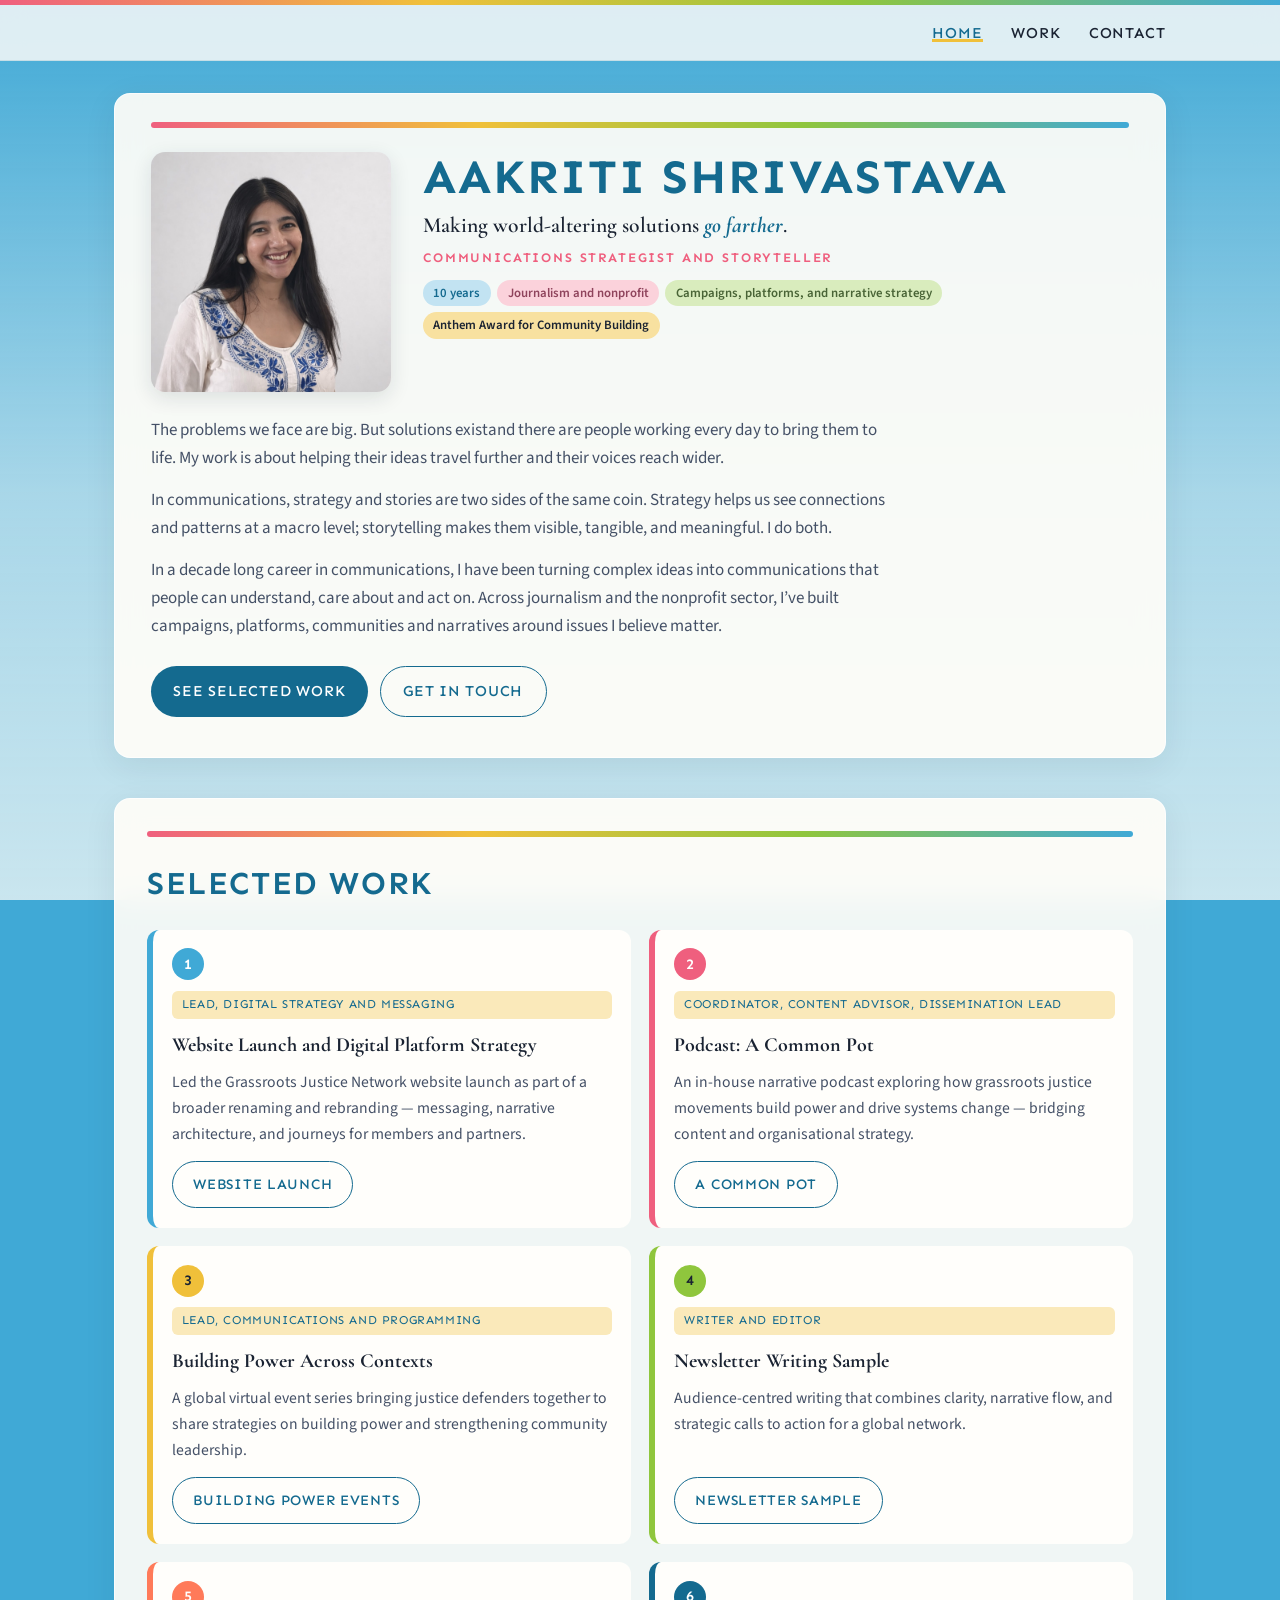
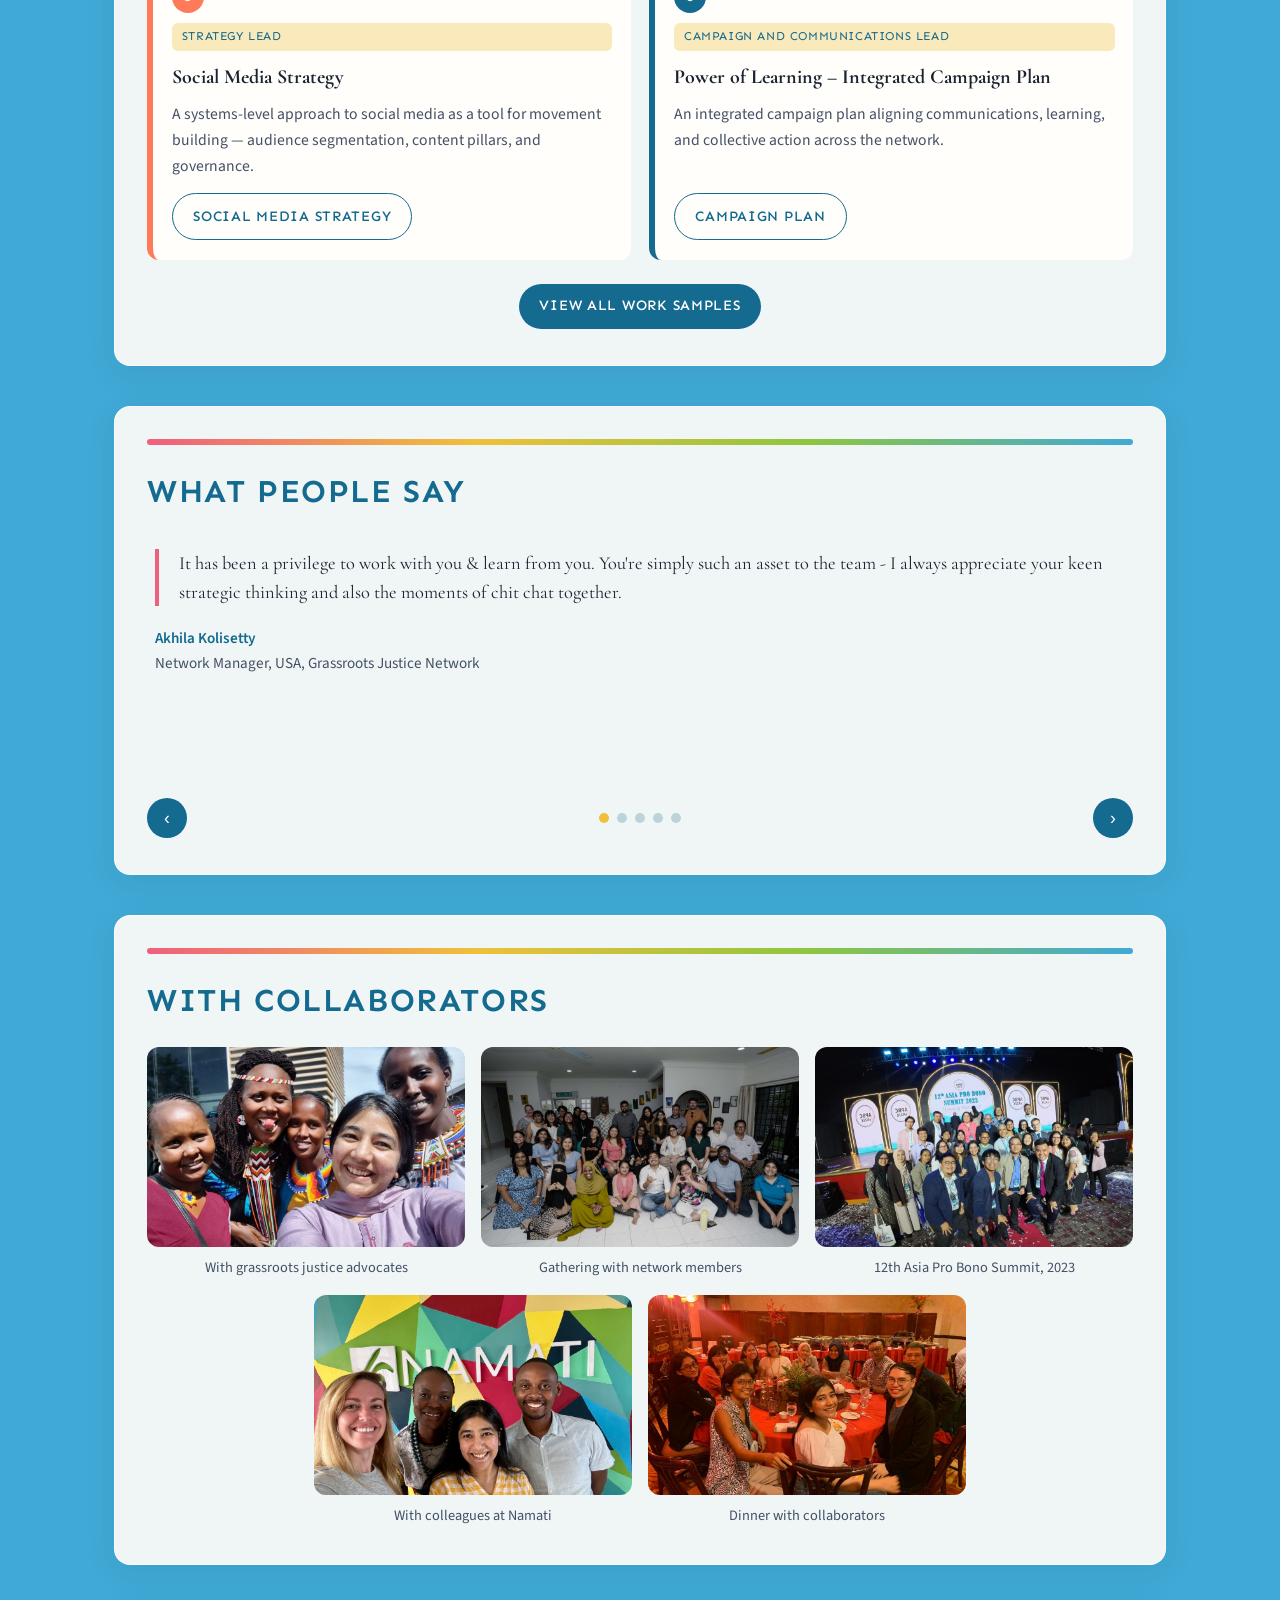
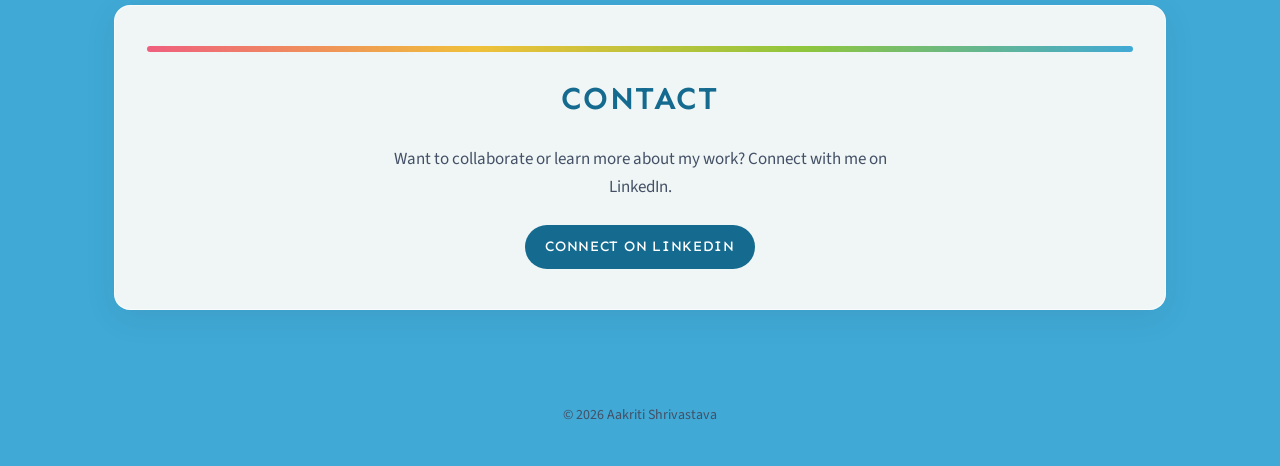
==== commit caa8f790: "Update intro.html" ====
--- a/home.html
+++ b/home.html
@@ -67,10 +67,7 @@
         </div>
         <div class="hero-body">
           <p>
-            The problems we face are big. But so are the solutions. My work is
-            dedicated to amplifying those solutions — and, most importantly,
-            the people and voices leading them.
-          </p>
+            The problems we face are big. But solutions existand there are people working every day to bring them to life. My work is about helping their ideas travel further and their voices reach wider.
           <p>
             In communications, strategy and stories are two sides of the same
             coin. Strategy helps us see connections and patterns at a macro
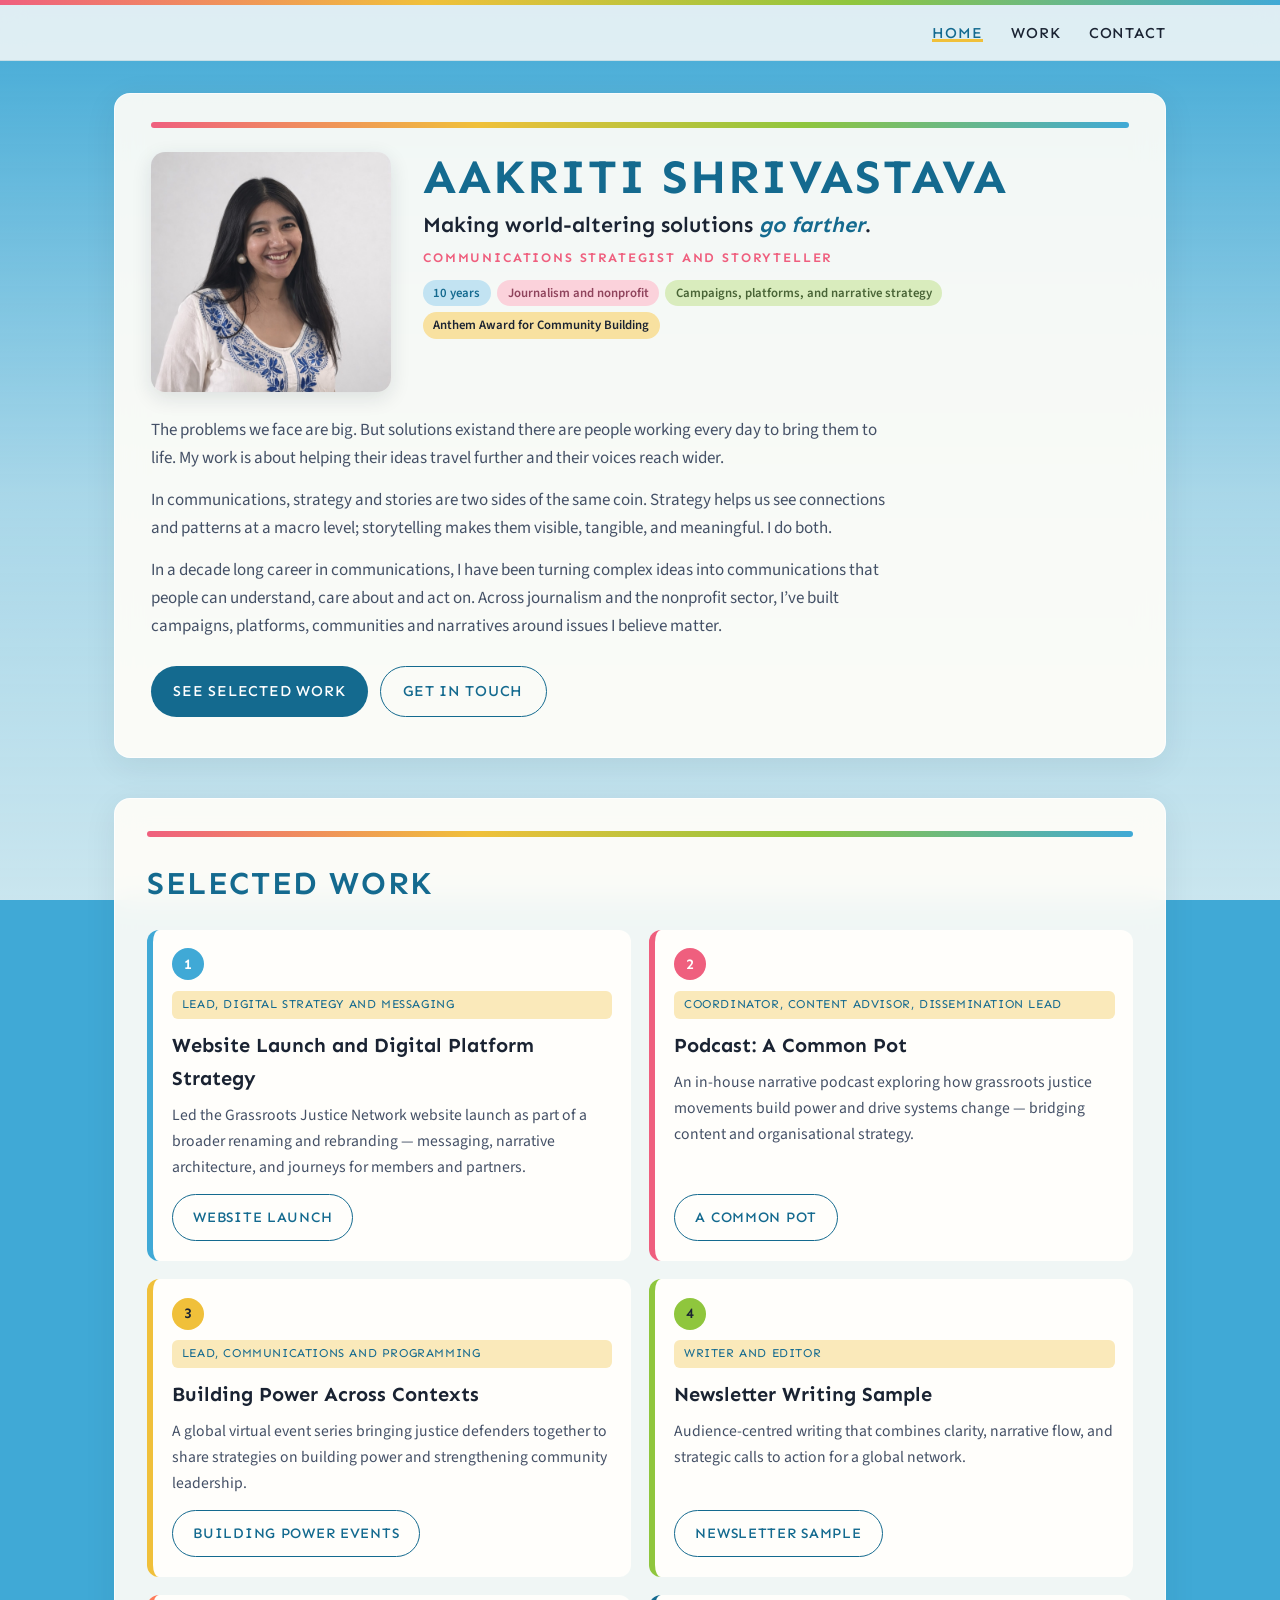
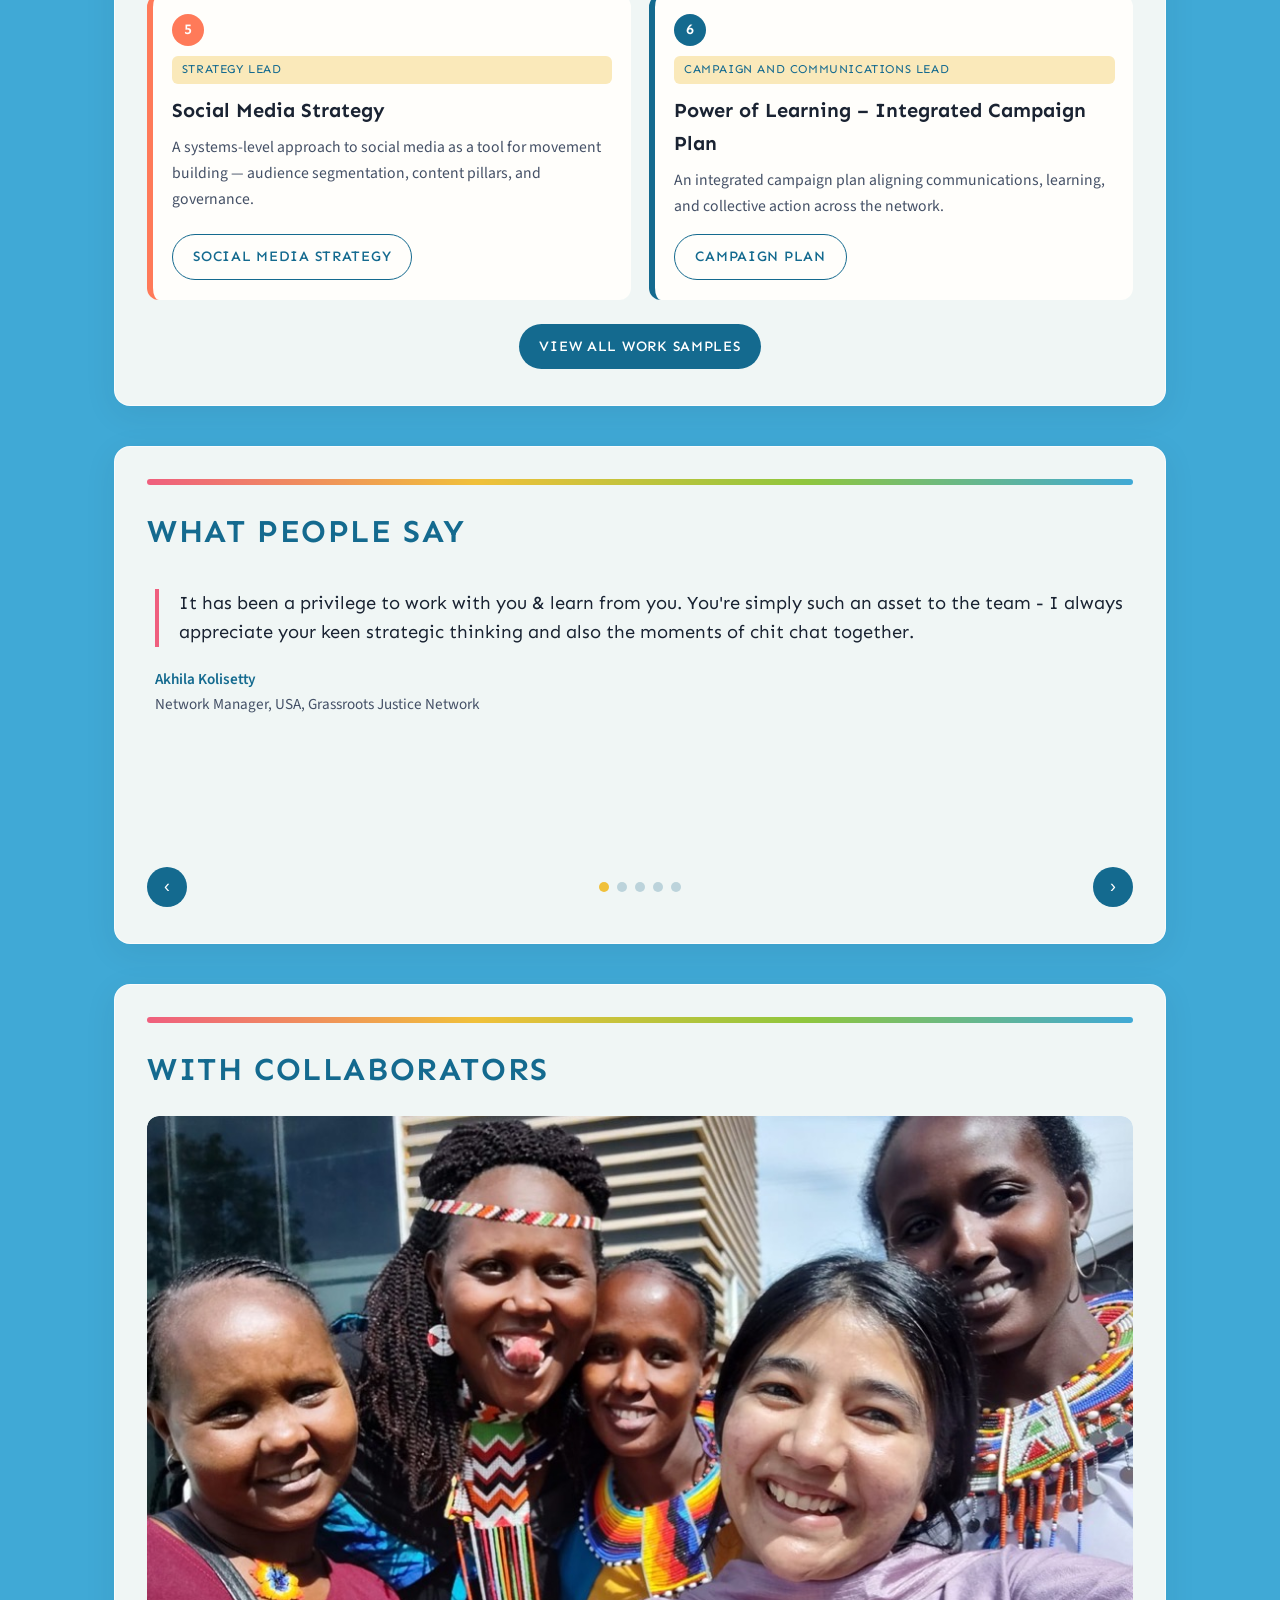
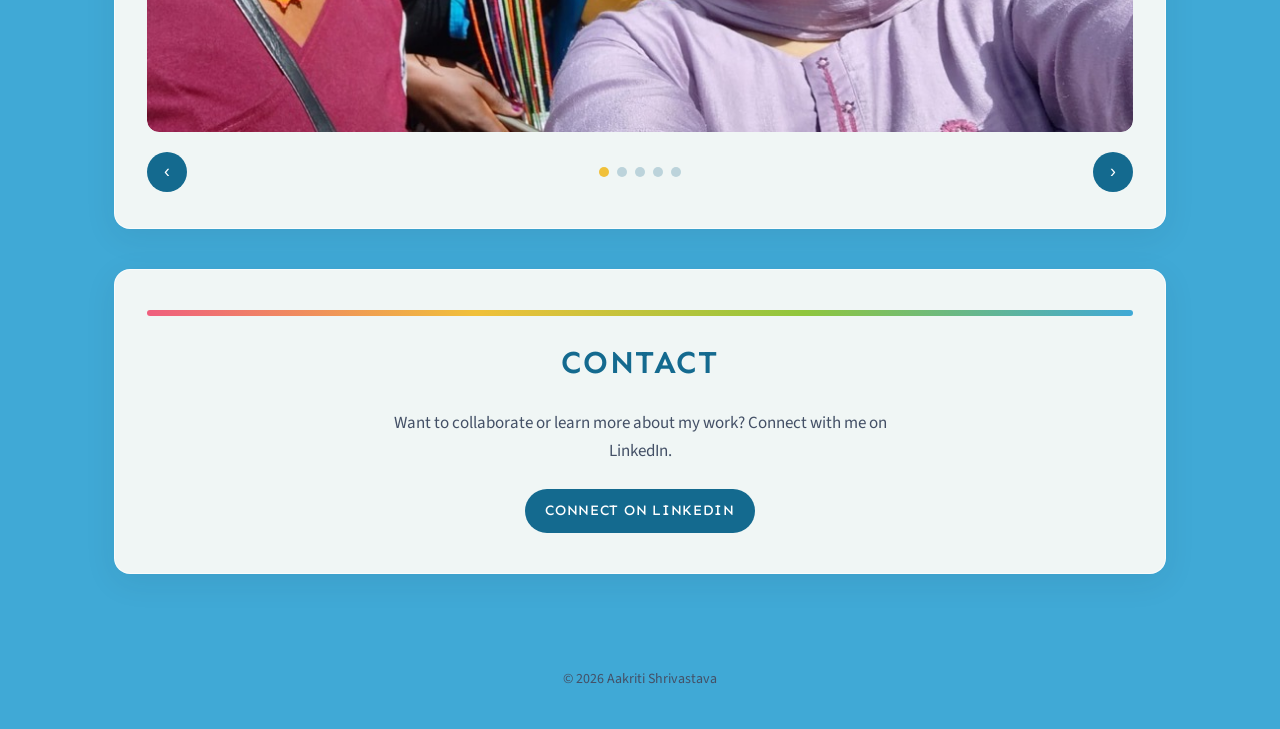
==== commit 6d974382: "Swap display fonts to Sen and turn collaborator photos into an autoplaying carousel. Co-authored-by:" ====
--- a/home.html
+++ b/home.html
@@ -11,10 +11,10 @@
     <link rel="preconnect" href="https://fonts.googleapis.com" />
     <link rel="preconnect" href="https://fonts.gstatic.com" crossorigin />
     <link
-      href="https://fonts.googleapis.com/css2?family=Oswald:wght@500;600;700&family=Playfair+Display:ital,wght@0,600;0,700;1,600;1,700&family=Source+Sans+3:wght@400;600&display=swap"
+      href="https://fonts.googleapis.com/css2?family=Sen:wght@500;600;700&family=Source+Sans+3:wght@400;600&display=swap"
       rel="stylesheet"
     />
-    <link rel="stylesheet" href="css/styles.css?v=16" />
+    <link rel="stylesheet" href="css/styles.css?v=19" />
   </head>
   <body>
     <header class="site-header">
@@ -293,73 +293,77 @@
       <section class="section glass" aria-labelledby="photos-title">
         <div class="accent-bar" aria-hidden="true"></div>
         <h2 class="section-title" id="photos-title">With collaborators</h2>
-        <ul class="photo-grid">
-          <li>
-            <figure>
-              <img
-                src="assets/images/carousel-1.jpeg"
-                alt="Aakriti with grassroots justice advocates outdoors"
-                width="1000"
-                height="750"
-              />
-              <figcaption class="photo-caption">
-                With grassroots justice advocates
-              </figcaption>
-            </figure>
-          </li>
-          <li>
-            <figure>
-              <img
-                src="assets/images/carousel-2.jpeg"
-                alt="Group portrait with network members indoors"
-                width="1000"
-                height="660"
-              />
-              <figcaption class="photo-caption">
-                Gathering with network members
-              </figcaption>
-            </figure>
-          </li>
-          <li>
-            <figure>
-              <img
-                src="assets/images/carousel-3.jpeg"
-                alt="Group at the 12th Asia Pro Bono Summit 2023 opening ceremony"
-                width="1000"
-                height="698"
-              />
-              <figcaption class="photo-caption">
-                12th Asia Pro Bono Summit, 2023
-              </figcaption>
-            </figure>
-          </li>
-          <li>
-            <figure>
-              <img
-                src="assets/images/carousel-4.jpeg"
-                alt="With colleagues in front of the Namati mural"
-                width="1000"
-                height="750"
-              />
-              <figcaption class="photo-caption">
-                With colleagues at Namati
-              </figcaption>
-            </figure>
-          </li>
-          <li>
-            <figure>
-              <img
-                src="assets/images/carousel-5.jpeg"
-                alt="Dinner with collaborators around a shared table"
-                width="1000"
-                height="750"
-              />
-              <figcaption class="photo-caption">
-                Dinner with collaborators
-              </figcaption>
-            </figure>
-          </li>
-        </ul>
+        <div
+          class="carousel photo-carousel"
+          data-carousel
+          data-autoplay="4000"
+          aria-roledescription="carousel"
+          aria-label="Photos with collaborators"
+        >
+          <div class="carousel-track">
+            <div class="carousel-slides" data-slides>
+              <div class="carousel-slide" data-slide>
+                <img
+                  src="assets/images/carousel-1.jpeg"
+                  alt="Aakriti with grassroots justice advocates outdoors"
+                  width="1000"
+                  height="750"
+                />
+              </div>
+              <div class="carousel-slide" data-slide>
+                <img
+                  src="assets/images/carousel-2.jpeg"
+                  alt="Group portrait with network members indoors"
+                  width="1000"
+                  height="660"
+                />
+              </div>
+              <div class="carousel-slide" data-slide>
+                <img
+                  src="assets/images/carousel-3.jpeg"
+                  alt="Group at the 12th Asia Pro Bono Summit 2023 opening ceremony"
+                  width="1000"
+                  height="698"
+                />
+              </div>
+              <div class="carousel-slide" data-slide>
+                <img
+                  src="assets/images/carousel-4.jpeg"
+                  alt="With colleagues in front of the Namati mural"
+                  width="1000"
+                  height="750"
+                />
+              </div>
+              <div class="carousel-slide" data-slide>
+                <img
+                  src="assets/images/carousel-5.jpeg"
+                  alt="Dinner with collaborators around a shared table"
+                  width="1000"
+                  height="750"
+                />
+              </div>
+            </div>
+          </div>
+          <div class="carousel-controls">
+            <button
+              class="carousel-btn"
+              type="button"
+              data-prev
+              aria-label="Previous photo"
+            >
+              ‹
+            </button>
+            <div class="carousel-dots" data-dots></div>
+            <button
+              class="carousel-btn"
+              type="button"
+              data-next
+              aria-label="Next photo"
+            >
+              ›
+            </button>
+          </div>
+        </div>
       </section>
 
       <section
@@ -387,6 +391,6 @@
       <p>© <span data-year></span> Aakriti Shrivastava</p>
     </footer>
 
-    <script src="js/main.js"></script>
+    <script src="js/main.js?v=2"></script>
   </body>
 </html>
--- a/css/styles.css
+++ b/css/styles.css
@@ -23,8 +23,8 @@
   );
   --max: 1100px;
   --radius: 16px;
-  --font-display: "Oswald", "Arial Narrow", sans-serif;
-  --font-serif: "Playfair Display", Georgia, serif;
+  --font-display: "Sen", system-ui, sans-serif;
+  --font-serif: "Sen", system-ui, sans-serif;
   --font-body: "Source Sans 3", "Source Sans Pro", system-ui, sans-serif;
 }
 
@@ -486,44 +486,17 @@
   font-weight: 600;
 }
 
-/* Photo grid */
-.photo-grid {
-  display: grid;
-  grid-template-columns: repeat(6, 1fr);
-  gap: 1rem;
-  list-style: none;
-  margin: 0;
+/* Photo carousel */
+.photo-carousel .carousel-slide {
   padding: 0;
 }
 
-.photo-grid li {
-  grid-column: span 2;
-}
-
-.photo-grid li:nth-child(4) {
-  grid-column: 2 / span 2;
-}
-
-.photo-grid li:nth-child(5) {
-  grid-column: 4 / span 2;
-}
-
-.photo-grid figure {
-  margin: 0;
-}
-
-.photo-grid img {
+.photo-carousel img {
+  display: block;
   width: 100%;
-  height: 200px;
+  aspect-ratio: 16 / 10;
   object-fit: cover;
   border-radius: 12px;
-}
-
-.photo-caption {
-  margin: 0.55rem 0 0;
-  text-align: center;
-  font-size: 0.9rem;
-  color: var(--muted);
 }
 
 /* Work preview / cards — text-led, no photo thumbnails */
@@ -783,20 +756,6 @@
     grid-template-columns: 1fr;
   }
 
-  .photo-grid {
-    grid-template-columns: 1fr 1fr;
-  }
-
-  .photo-grid li,
-  .photo-grid li:nth-child(4),
-  .photo-grid li:nth-child(5) {
-    grid-column: auto;
-  }
-
-  .photo-grid li:nth-child(5) {
-    grid-column: 1 / -1;
-  }
-
   .nav-toggle {
     display: inline-block;
   }
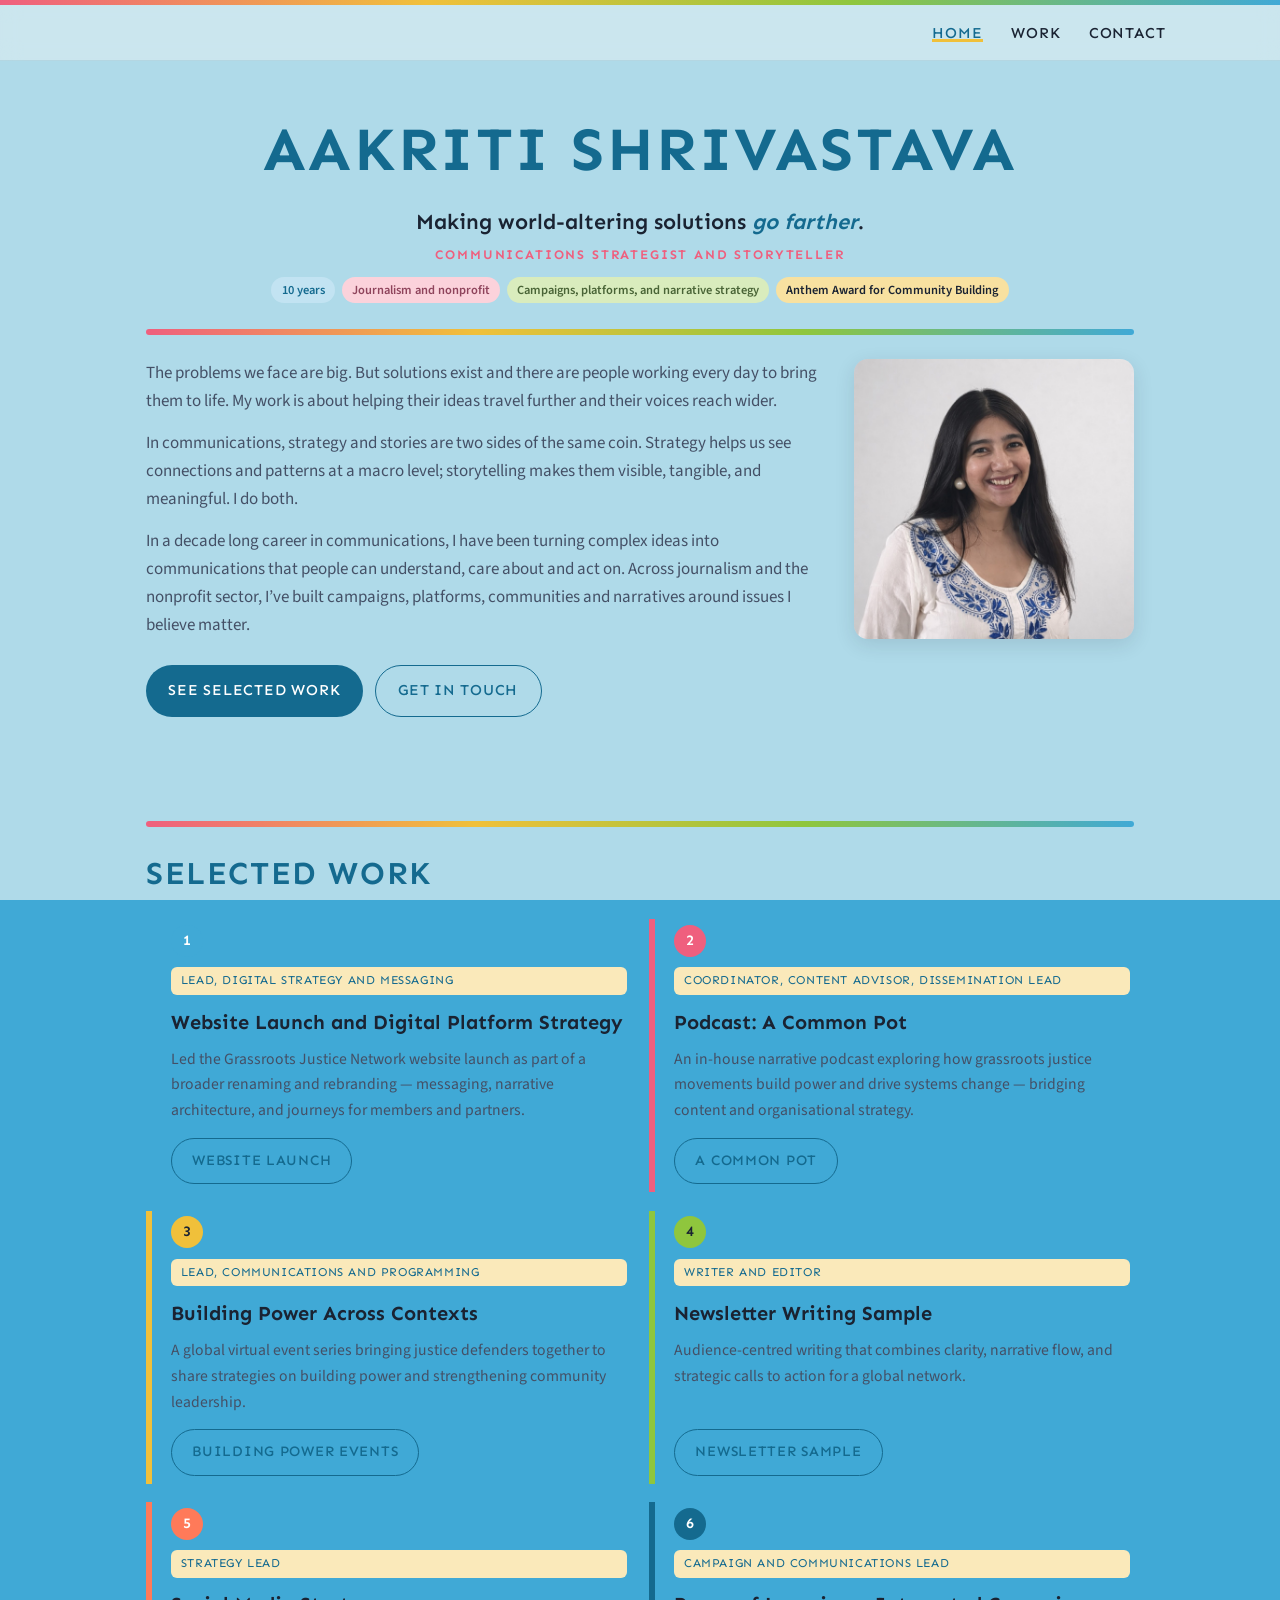
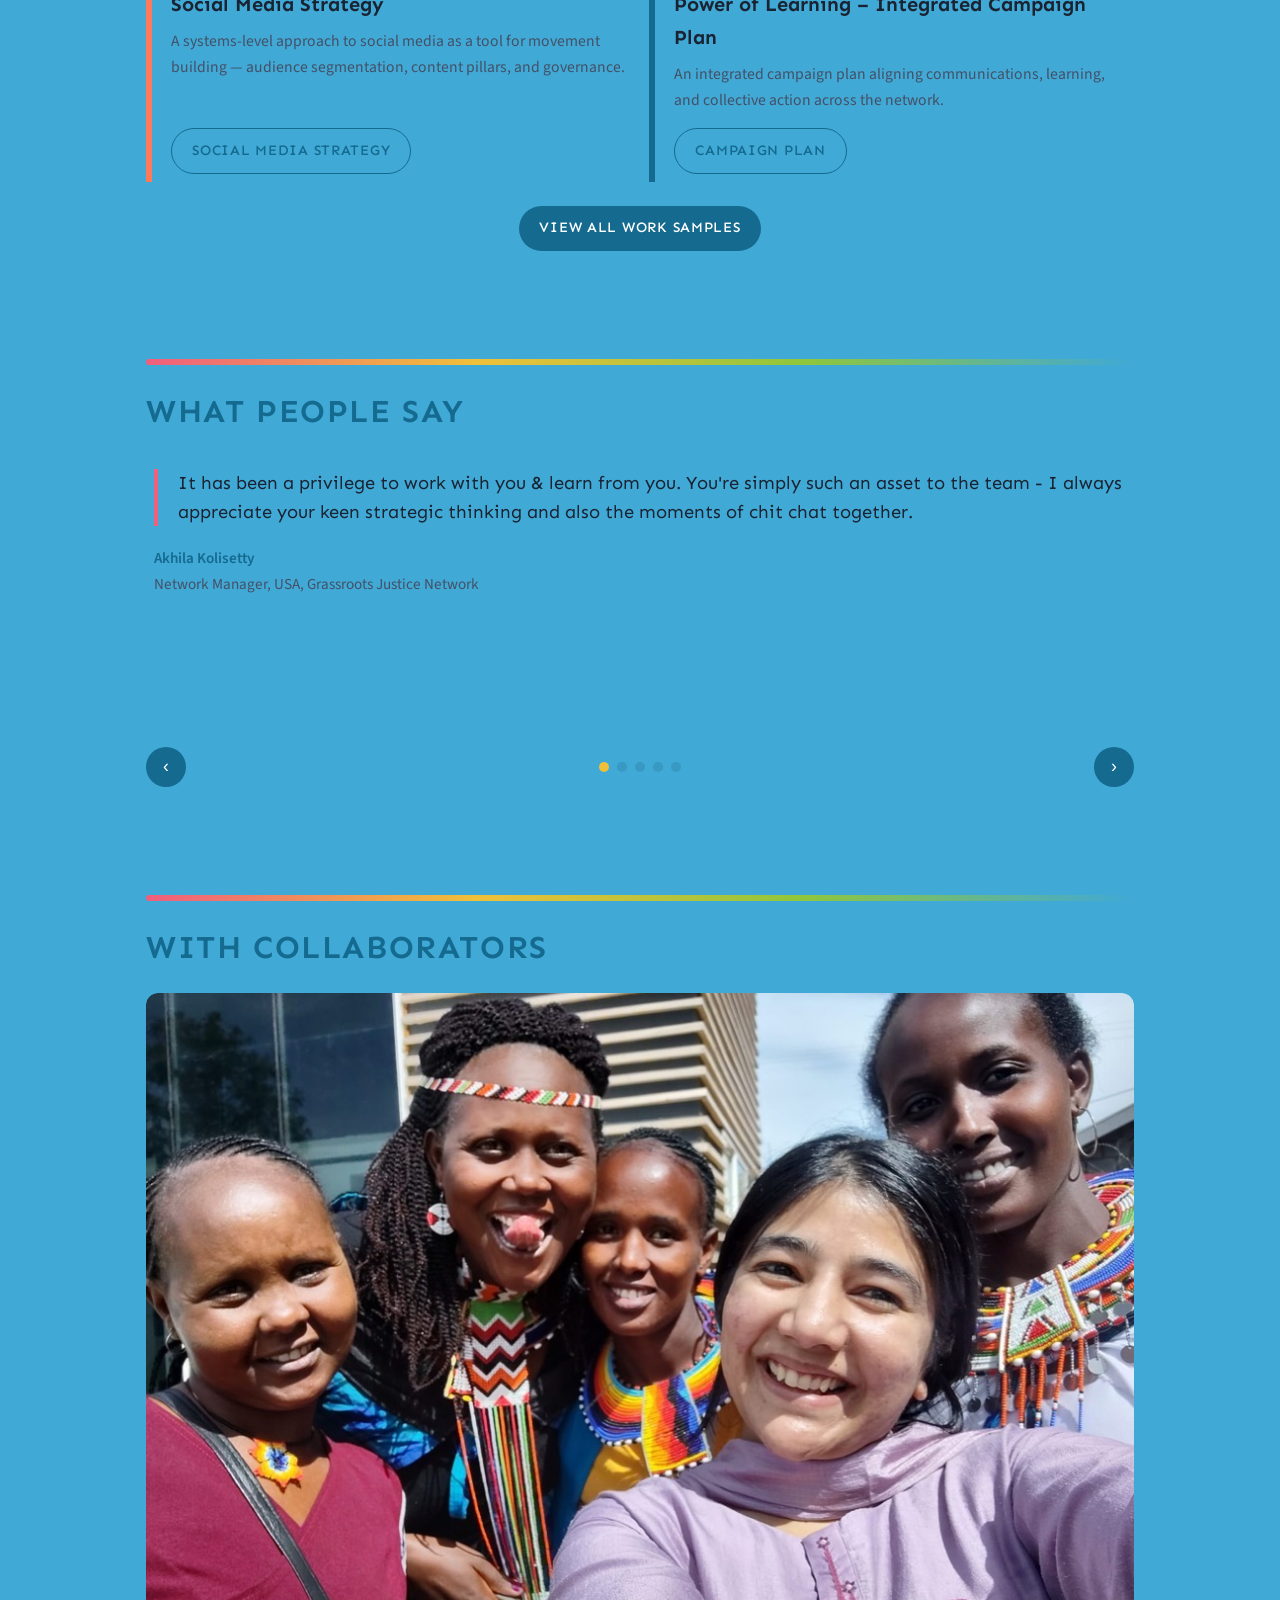
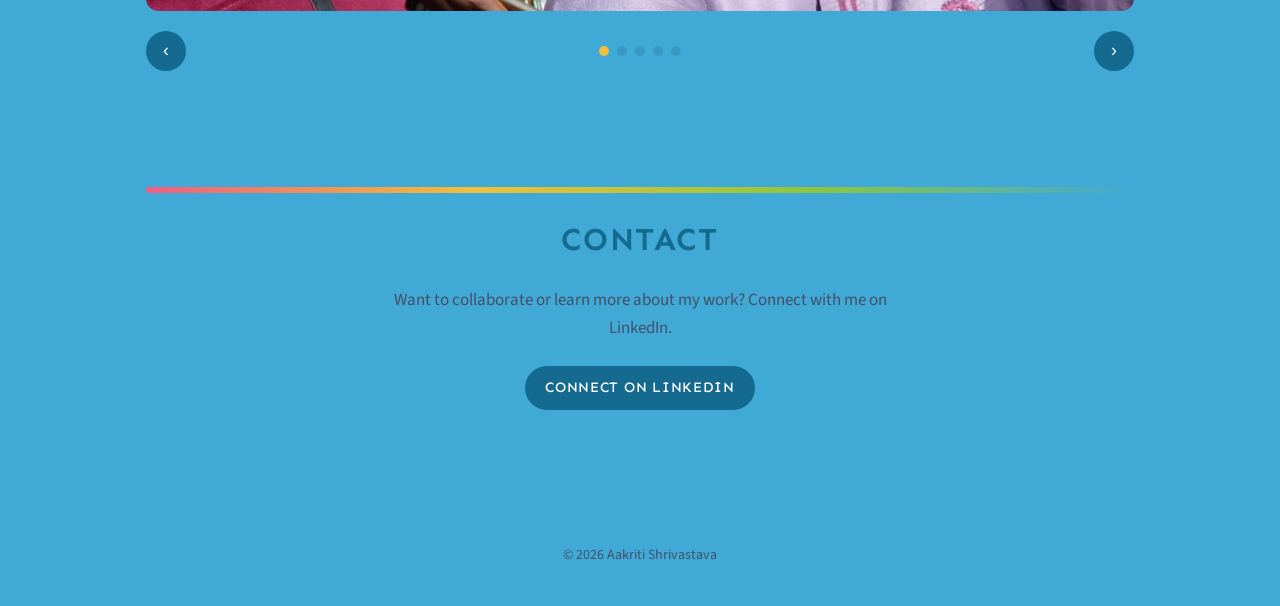
==== commit cdc4f228: "Make the page background seamless and rework the hero layout. Co-authored-by: Cursor <cursoragent@cu" ====
--- a/home.html
+++ b/home.html
@@ -14,7 +14,7 @@
       href="https://fonts.googleapis.com/css2?family=Sen:wght@500;600;700&family=Source+Sans+3:wght@400;600&display=swap"
       rel="stylesheet"
     />
-    <link rel="stylesheet" href="css/styles.css?v=19" />
+    <link rel="stylesheet" href="css/styles.css?v=23" />
   </head>
   <body>
     <header class="site-header">
@@ -37,8 +37,46 @@
 
     <main class="site-main">
       <section class="hero glass" aria-labelledby="hero-name">
-        <div class="accent-bar" aria-hidden="true"></div>
-        <div class="hero-top">
+        <h1 class="hero-name" id="hero-name">Aakriti Shrivastava</h1>
+        <div class="hero-intro">
+          <p class="hero-tagline">
+            Making world-altering solutions
+            <span class="hero-hook">go farther</span>.
+          </p>
+          <p class="hero-role">Communications strategist and storyteller</p>
+          <ul class="hero-chips">
+            <li class="hero-chip-sky">10 years</li>
+            <li class="hero-chip-pink">Journalism and nonprofit</li>
+            <li class="hero-chip-lime">
+              Campaigns, platforms, and narrative strategy
+            </li>
+            <li class="hero-chip-award">
+              Anthem Award for Community Building
+            </li>
+          </ul>
+        </div>
+        <div class="accent-bar" aria-hidden="true"></div>
+        <div class="hero-story">
+          <div class="hero-body">
+            <p>
+              The problems we face are big. But solutions exist and there are
+              people working every day to bring them to life. My work is about
+              helping their ideas travel further and their voices reach wider.
+            </p>
+            <p>
+              In communications, strategy and stories are two sides of the same
+              coin. Strategy helps us see connections and patterns at a macro
+              level; storytelling makes them visible, tangible, and meaningful.
+              I do both.
+            </p>
+            <p>
+              In a decade long career in communications, I have been turning
+              complex ideas into communications that people can understand, care
+              about and act on. Across journalism and the nonprofit sector, I’ve
+              built campaigns, platforms, communities and narratives around
+              issues I believe matter.
+            </p>
+          </div>
           <img
             class="hero-photo"
             src="assets/images/profile.jpg"
@@ -46,41 +84,6 @@
             width="480"
             height="480"
           />
-          <div class="hero-intro">
-            <h1 class="hero-name" id="hero-name">Aakriti Shrivastava</h1>
-            <p class="hero-tagline">
-              Making world-altering solutions
-              <span class="hero-hook">go farther</span>.
-            </p>
-            <p class="hero-role">Communications strategist and storyteller</p>
-            <ul class="hero-chips">
-              <li class="hero-chip-sky">10 years</li>
-              <li class="hero-chip-pink">Journalism and nonprofit</li>
-              <li class="hero-chip-lime">
-                Campaigns, platforms, and narrative strategy
-              </li>
-              <li class="hero-chip-award">
-                Anthem Award for Community Building
-              </li>
-            </ul>
-          </div>
-        </div>
-        <div class="hero-body">
-          <p>
-            The problems we face are big. But solutions existand there are people working every day to bring them to life. My work is about helping their ideas travel further and their voices reach wider.
-          <p>
-            In communications, strategy and stories are two sides of the same
-            coin. Strategy helps us see connections and patterns at a macro
-            level; storytelling makes them visible, tangible, and meaningful.
-            I do both.
-          </p>
-          <p>
-            In a decade long career in communications, I have been turning
-            complex ideas into communications that people can understand, care
-            about and act on. Across journalism and the nonprofit sector, I’ve
-            built campaigns, platforms, communities and narratives around
-            issues I believe matter.
-          </p>
         </div>
         <div class="hero-actions">
           <a class="btn btn-primary" href="#samples">See selected work</a>
--- a/css/styles.css
+++ b/css/styles.css
@@ -81,6 +81,7 @@
 
 html {
   scroll-behavior: smooth;
+  overflow-x: hidden;
 }
 
 body {
@@ -96,18 +97,14 @@
   background-position: center top;
   background-attachment: fixed;
   background-repeat: no-repeat;
+  overflow-x: hidden;
 }
 
 body::before {
   content: "";
   position: fixed;
   inset: 0;
-  background: linear-gradient(
-    180deg,
-    var(--overlay) 0%,
-    rgba(255, 253, 248, 0.55) 55%,
-    rgba(255, 253, 248, 0.72) 100%
-  );
+  background: color-mix(in srgb, var(--cream) 58%, transparent);
   pointer-events: none;
   z-index: 0;
 }
@@ -153,10 +150,10 @@
   position: sticky;
   top: 0;
   z-index: 100;
-  backdrop-filter: blur(12px);
-  -webkit-backdrop-filter: blur(12px);
-  background: rgba(250, 250, 248, 0.85);
-  border-bottom: 1px solid rgba(30, 107, 140, 0.12);
+  backdrop-filter: blur(10px);
+  -webkit-backdrop-filter: blur(10px);
+  background: color-mix(in srgb, var(--cream) 35%, transparent);
+  border-bottom: 1px solid color-mix(in srgb, var(--sky-deep) 12%, transparent);
 }
 
 .site-header::before {
@@ -221,18 +218,16 @@
   padding: 2rem 1.5rem 3.5rem;
 }
 
-/* Reliable vertical rhythm between stacked cards */
+/* Reliable vertical rhythm between stacked sections */
 .site-main > * + * {
   margin-top: 2.5rem;
 }
 
 .glass {
-  background: var(--cream-glass);
-  backdrop-filter: blur(14px);
-  -webkit-backdrop-filter: blur(14px);
-  border-radius: var(--radius);
-  border: 1px solid rgba(255, 255, 255, 0.7);
-  box-shadow: 0 8px 32px rgba(26, 35, 50, 0.08);
+  background: transparent;
+  border: none;
+  box-shadow: none;
+  border-radius: 0;
 }
 
 .section {
@@ -257,19 +252,34 @@
   display: flex;
   flex-direction: column;
   gap: 1.5rem;
-  padding: 1.75rem 2.25rem 2.5rem;
+  padding: 1.25rem 0 2rem;
   margin: 0;
 }
 
+.hero > .hero-name {
+  text-align: center;
+  margin: 0.25rem clamp(1rem, 3.5vw, 2.5rem) 0.15rem;
+}
+
+.hero-intro {
+  text-align: center;
+  width: 100vw;
+  max-width: 100vw;
+  margin-left: calc(50% - 50vw);
+  padding: 0 clamp(1rem, 3.5vw, 2.5rem);
+  box-sizing: border-box;
+}
+
 .hero .accent-bar {
-  margin-bottom: 0;
-}
-
-.hero-top {
+  margin: 0.15rem 2rem 0;
+}
+
+.hero-story {
   display: grid;
-  grid-template-columns: 240px 1fr;
+  grid-template-columns: 1fr minmax(220px, 280px);
   gap: 2rem;
   align-items: start;
+  padding-inline: 2rem;
 }
 
 .hero-photo {
@@ -284,12 +294,12 @@
 .hero-name {
   font-family: var(--font-display);
   font-weight: 700;
-  font-size: clamp(2rem, 4.6vw, 3rem);
+  font-size: clamp(2.45rem, 6vw, 3.85rem);
   letter-spacing: 0.04em;
   text-transform: uppercase;
   color: var(--sky-deep);
   margin: 0 0 0.45rem;
-  line-height: 1.08;
+  line-height: 1.05;
 }
 
 .hero-tagline {
@@ -320,18 +330,29 @@
 
 .hero-chips {
   display: flex;
-  flex-wrap: wrap;
+  flex-wrap: nowrap;
+  align-items: center;
+  justify-content: center;
   gap: 0.4rem;
   list-style: none;
   margin: 0;
   padding: 0;
+  overflow-x: auto;
+  -webkit-overflow-scrolling: touch;
+  scrollbar-width: none;
+}
+
+.hero-chips::-webkit-scrollbar {
+  display: none;
 }
 
 .hero-chips li {
   display: inline-flex;
   align-items: center;
+  flex: 0 0 auto;
+  white-space: nowrap;
   font-family: var(--font-body);
-  font-size: 0.8rem;
+  font-size: 0.78rem;
   font-weight: 600;
   line-height: 1.3;
   padding: 0.3rem 0.65rem;
@@ -359,7 +380,7 @@
 }
 
 .hero-body {
-  max-width: 46rem;
+  min-width: 0;
 }
 
 .hero-body p {
@@ -376,6 +397,7 @@
   flex-wrap: wrap;
   gap: 0.75rem;
   margin-top: 0.15rem;
+  padding-inline: 2rem;
 }
 
 .hero-actions .btn {
@@ -517,9 +539,9 @@
   display: flex;
   flex-direction: column;
   height: 100%;
-  padding: 1.15rem 1.15rem 1.25rem 1.2rem;
-  border-radius: 12px;
-  background: color-mix(in srgb, var(--cream) 55%, white);
+  padding: 0.35rem 0.25rem 0.5rem 1.2rem;
+  border-radius: 0;
+  background: transparent;
 }
 
 .work-preview-grid .work-card-preview .btn {
@@ -726,29 +748,43 @@
 @media (max-width: 780px) {
   .hero {
     text-align: center;
-    padding: 1.5rem 1.35rem 2rem;
-  }
-
-  .hero-top {
+    padding: 1.15rem 0 1.75rem;
+  }
+
+  .hero > .hero-name {
+    margin-inline: 1.15rem;
+  }
+
+  .hero-intro {
+    padding-inline: 1.15rem;
+  }
+
+  .hero .accent-bar {
+    margin-inline: 1.35rem;
+  }
+
+  .hero-story {
     grid-template-columns: 1fr;
     justify-items: center;
-    gap: 1.15rem;
+    gap: 1.25rem;
+    padding-inline: 1.35rem;
   }
 
   .hero-photo {
-    max-width: 180px;
+    max-width: 200px;
   }
 
   .hero-chips {
     justify-content: center;
+    max-width: 100%;
   }
 
   .hero-body {
-    max-width: none;
     text-align: left;
   }
 
   .hero-actions {
+    padding-inline: 1.35rem;
     justify-content: center;
   }
 
@@ -768,8 +804,8 @@
     right: 0;
     flex-direction: column;
     gap: 0;
-    background: rgba(250, 250, 248, 0.97);
-    border-bottom: 1px solid rgba(30, 107, 140, 0.12);
+    background: color-mix(in srgb, var(--cream) 72%, transparent);
+    border-bottom: 1px solid color-mix(in srgb, var(--sky-deep) 12%, transparent);
     padding: 0.5rem 0;
   }
 
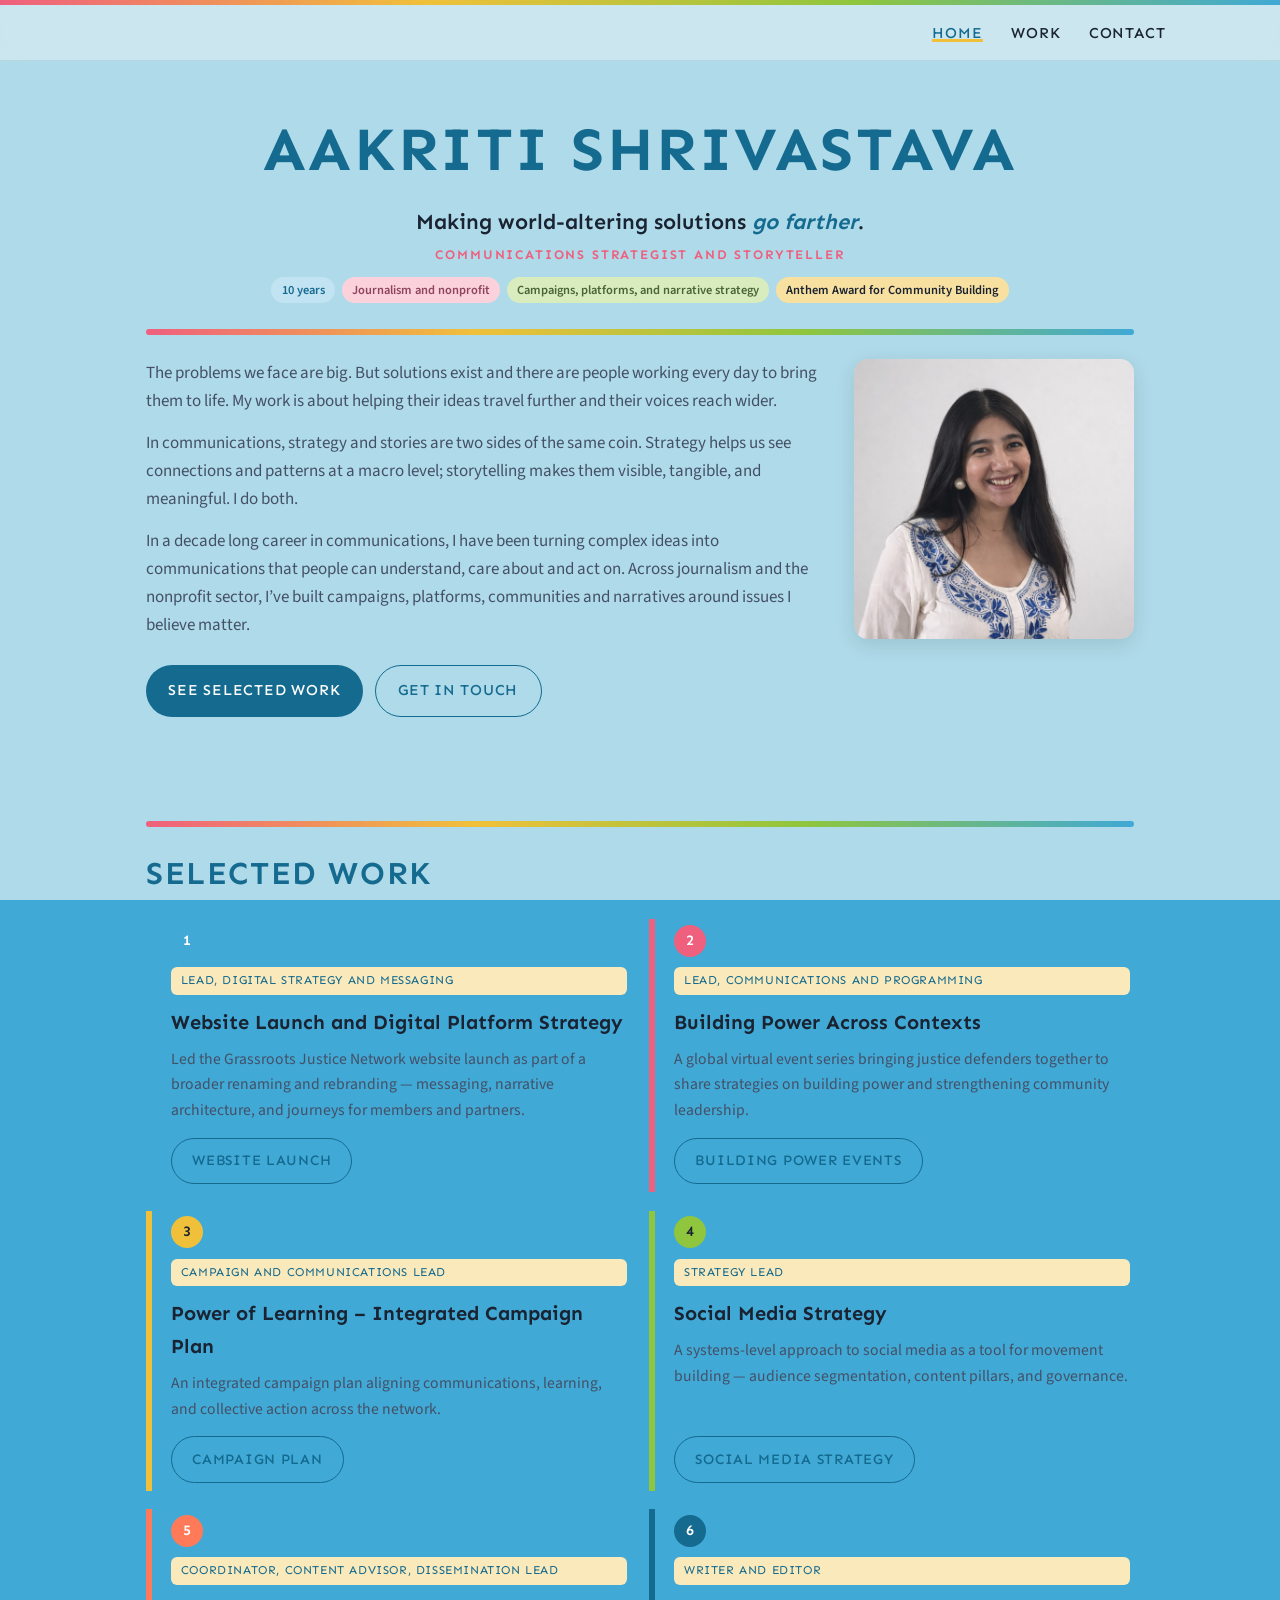
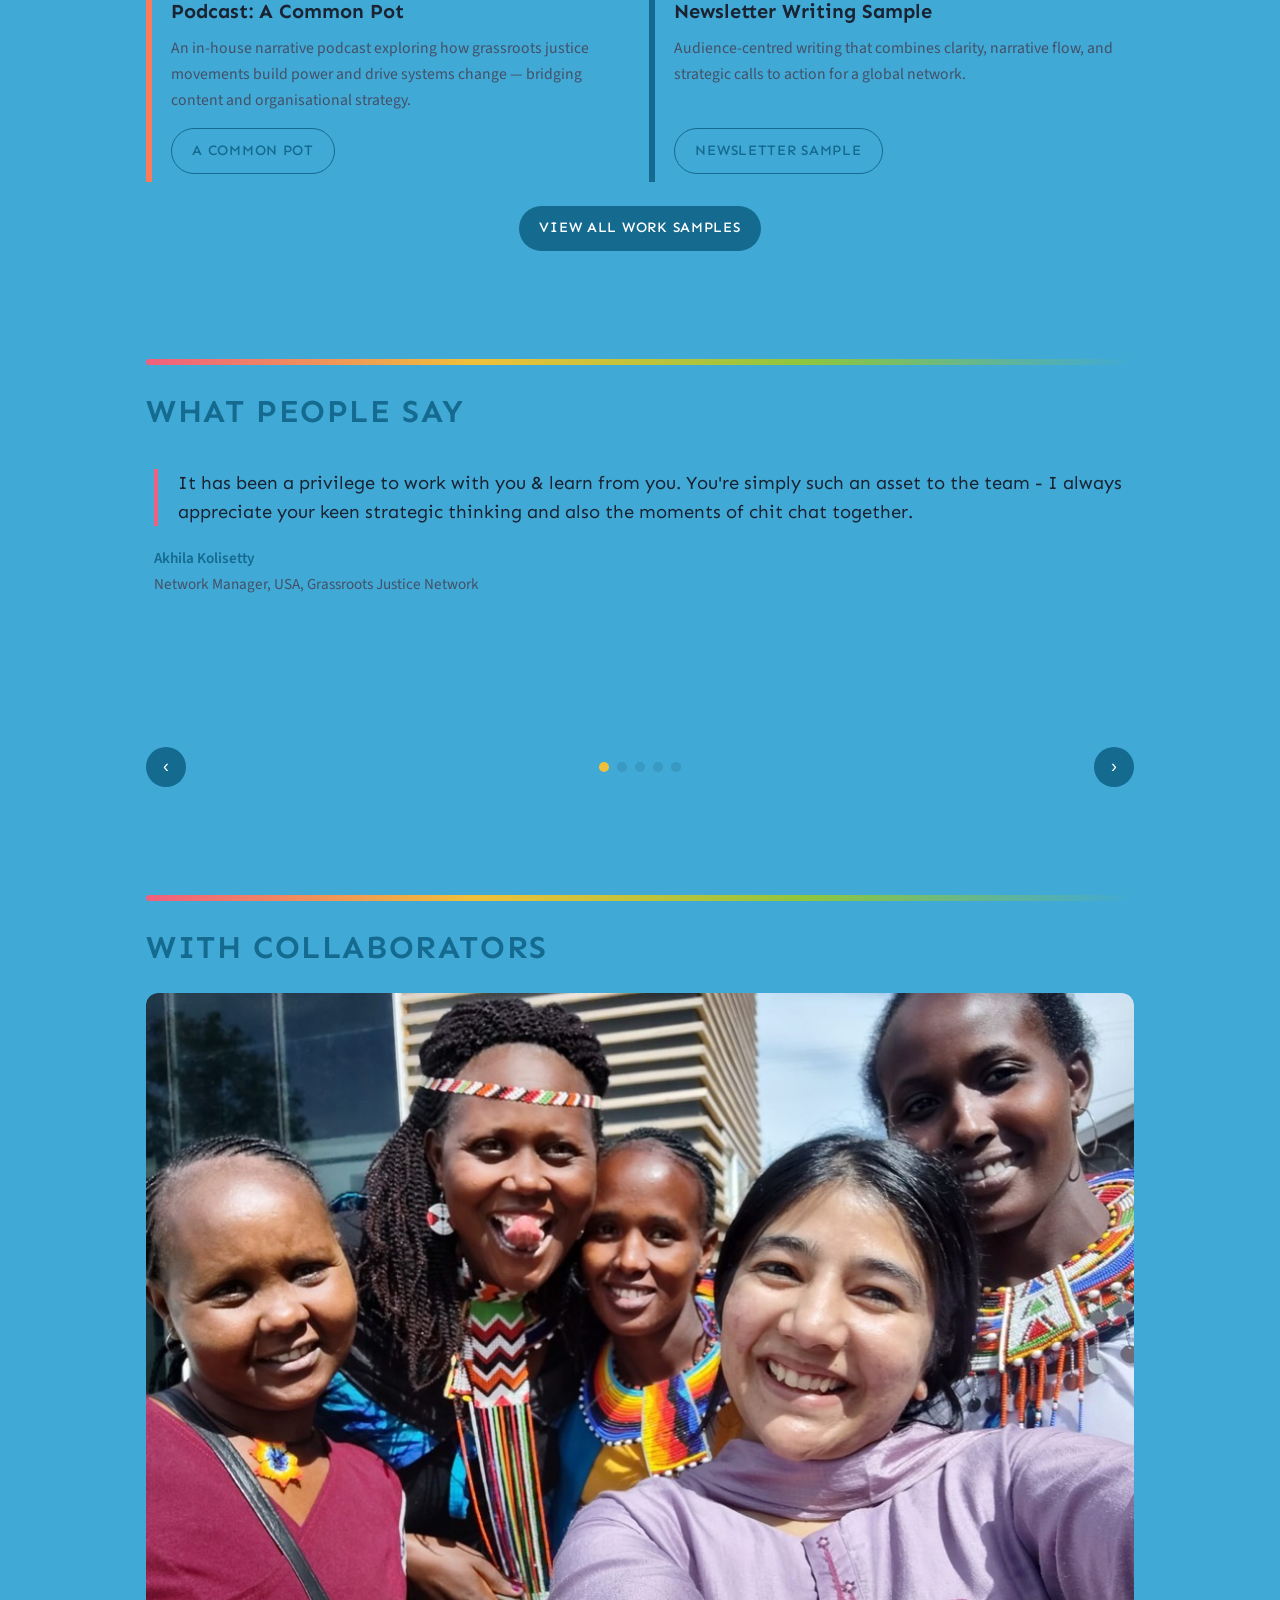
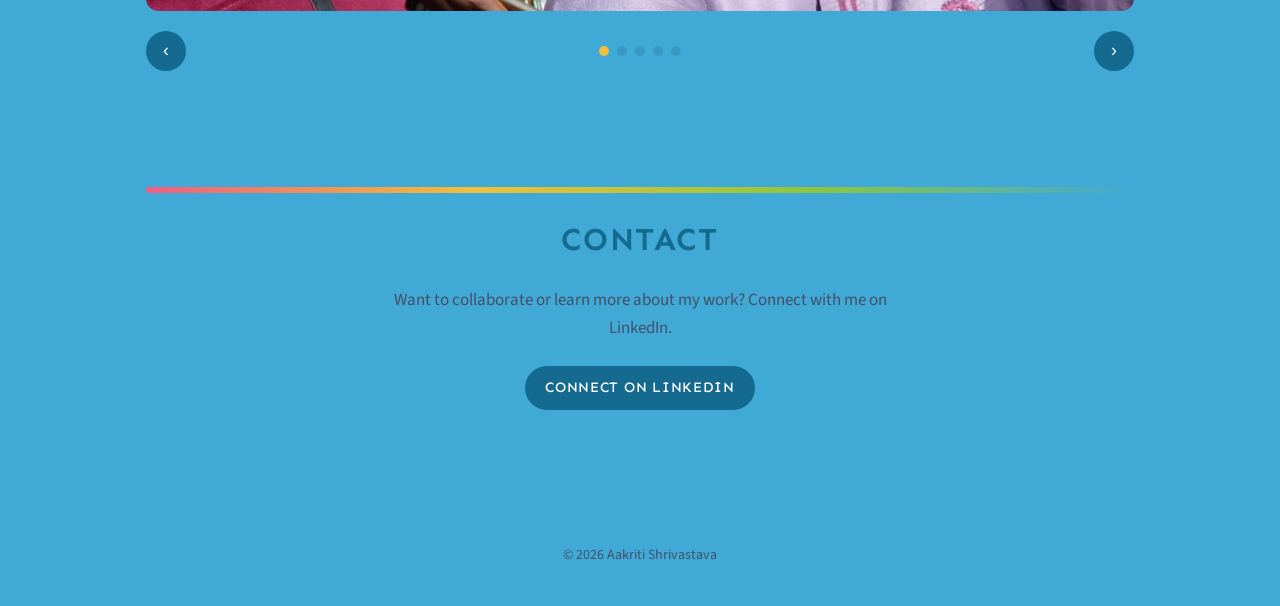
==== commit c98ba167: "Reorder work samples to prioritize campaign and strategy pieces. Co-authored-by: Cursor <cursoragent" ====
--- a/home.html
+++ b/home.html
@@ -114,6 +114,41 @@
           </article>
           <article class="work-card-preview">
             <span class="work-number" aria-hidden="true">2</span>
+            <span class="role-badge">Lead, Communications and Programming</span>
+            <h3>Building Power Across Contexts</h3>
+            <p>
+              A global virtual event series bringing justice defenders together
+              to share strategies on building power and strengthening community
+              leadership.
+            </p>
+            <a class="btn btn-ghost" href="work.html#sample-2"
+              >Building Power events</a
+            >
+          </article>
+          <article class="work-card-preview">
+            <span class="work-number" aria-hidden="true">3</span>
+            <span class="role-badge">Campaign and Communications Lead</span>
+            <h3>Power of Learning – Integrated Campaign Plan</h3>
+            <p>
+              An integrated campaign plan aligning communications, learning, and
+              collective action across the network.
+            </p>
+            <a class="btn btn-ghost" href="work.html#sample-3">Campaign plan</a>
+          </article>
+          <article class="work-card-preview">
+            <span class="work-number" aria-hidden="true">4</span>
+            <span class="role-badge">Strategy Lead</span>
+            <h3>Social Media Strategy</h3>
+            <p>
+              A systems-level approach to social media as a tool for movement
+              building — audience segmentation, content pillars, and governance.
+            </p>
+            <a class="btn btn-ghost" href="work.html#sample-4"
+              >Social media strategy</a
+            >
+          </article>
+          <article class="work-card-preview">
+            <span class="work-number" aria-hidden="true">5</span>
             <span class="role-badge"
               >Coordinator, Content Advisor, Dissemination Lead</span
             >
@@ -123,54 +158,19 @@
               movements build power and drive systems change — bridging content
               and organisational strategy.
             </p>
-            <a class="btn btn-ghost" href="work.html#sample-2">A Common Pot</a>
-          </article>
-          <article class="work-card-preview">
-            <span class="work-number" aria-hidden="true">3</span>
-            <span class="role-badge">Lead, Communications and Programming</span>
-            <h3>Building Power Across Contexts</h3>
-            <p>
-              A global virtual event series bringing justice defenders together
-              to share strategies on building power and strengthening community
-              leadership.
-            </p>
-            <a class="btn btn-ghost" href="work.html#sample-3"
-              >Building Power events</a
-            >
-          </article>
-          <article class="work-card-preview">
-            <span class="work-number" aria-hidden="true">4</span>
+            <a class="btn btn-ghost" href="work.html#sample-5">A Common Pot</a>
+          </article>
+          <article class="work-card-preview">
+            <span class="work-number" aria-hidden="true">6</span>
             <span class="role-badge">Writer and Editor</span>
             <h3>Newsletter Writing Sample</h3>
             <p>
               Audience-centred writing that combines clarity, narrative flow,
               and strategic calls to action for a global network.
             </p>
-            <a class="btn btn-ghost" href="work.html#sample-4"
+            <a class="btn btn-ghost" href="work.html#sample-6"
               >Newsletter sample</a
             >
-          </article>
-          <article class="work-card-preview">
-            <span class="work-number" aria-hidden="true">5</span>
-            <span class="role-badge">Strategy Lead</span>
-            <h3>Social Media Strategy</h3>
-            <p>
-              A systems-level approach to social media as a tool for movement
-              building — audience segmentation, content pillars, and governance.
-            </p>
-            <a class="btn btn-ghost" href="work.html#sample-5"
-              >Social media strategy</a
-            >
-          </article>
-          <article class="work-card-preview">
-            <span class="work-number" aria-hidden="true">6</span>
-            <span class="role-badge">Campaign and Communications Lead</span>
-            <h3>Power of Learning – Integrated Campaign Plan</h3>
-            <p>
-              An integrated campaign plan aligning communications, learning, and
-              collective action across the network.
-            </p>
-            <a class="btn btn-ghost" href="work.html#sample-6">Campaign plan</a>
           </article>
         </div>
         <div class="section-cta">
